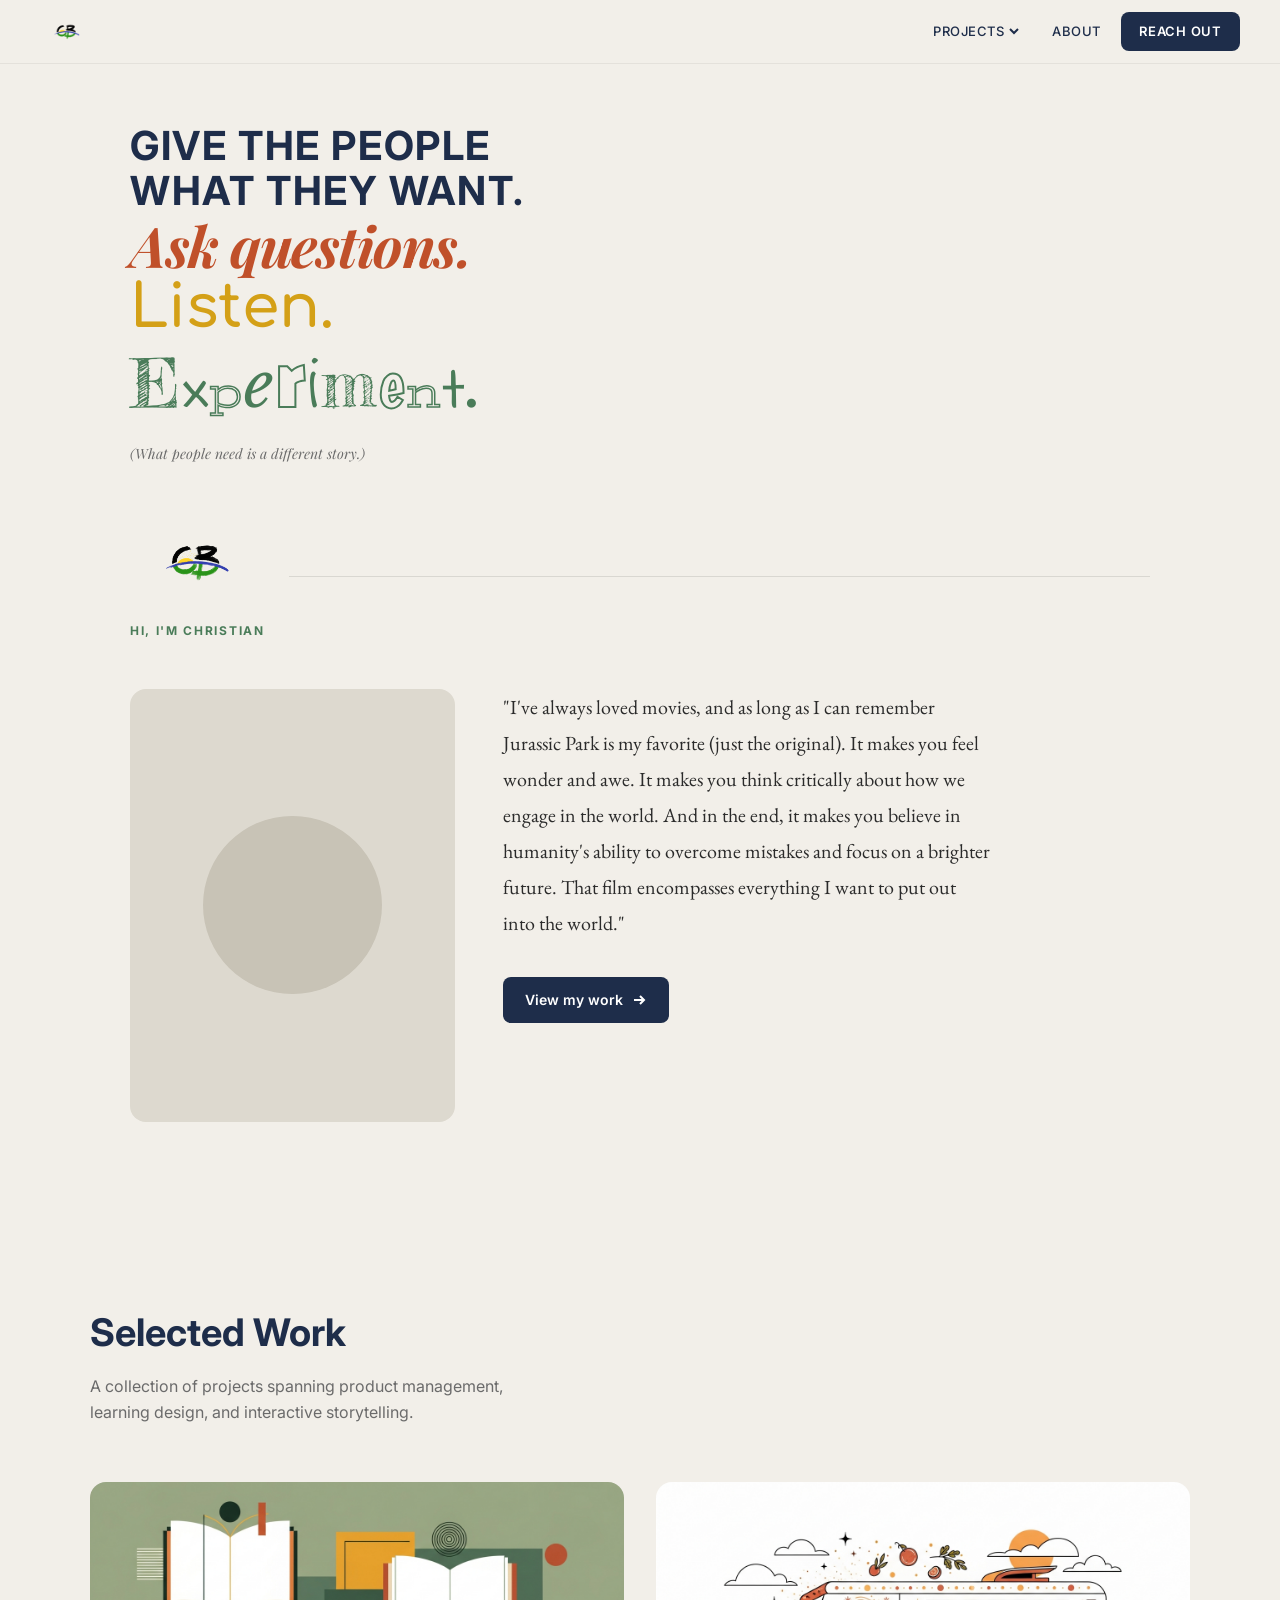
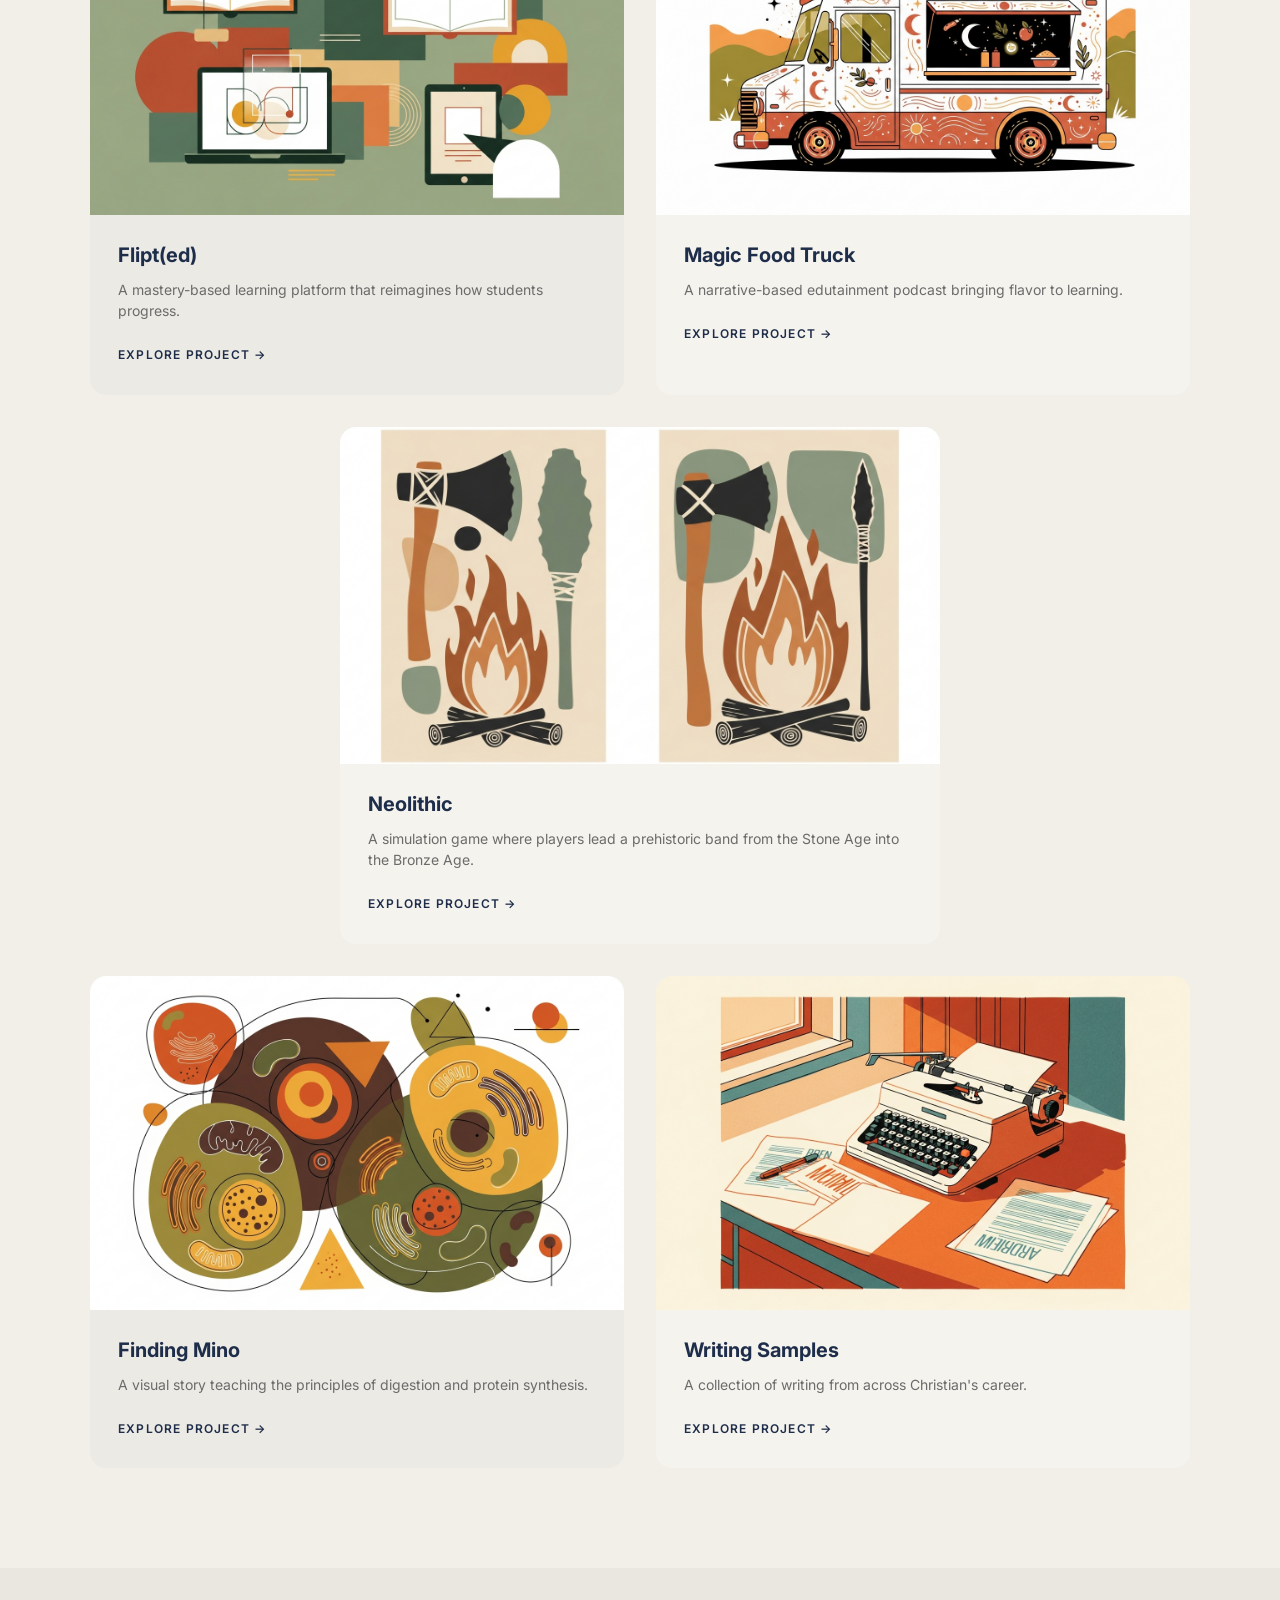
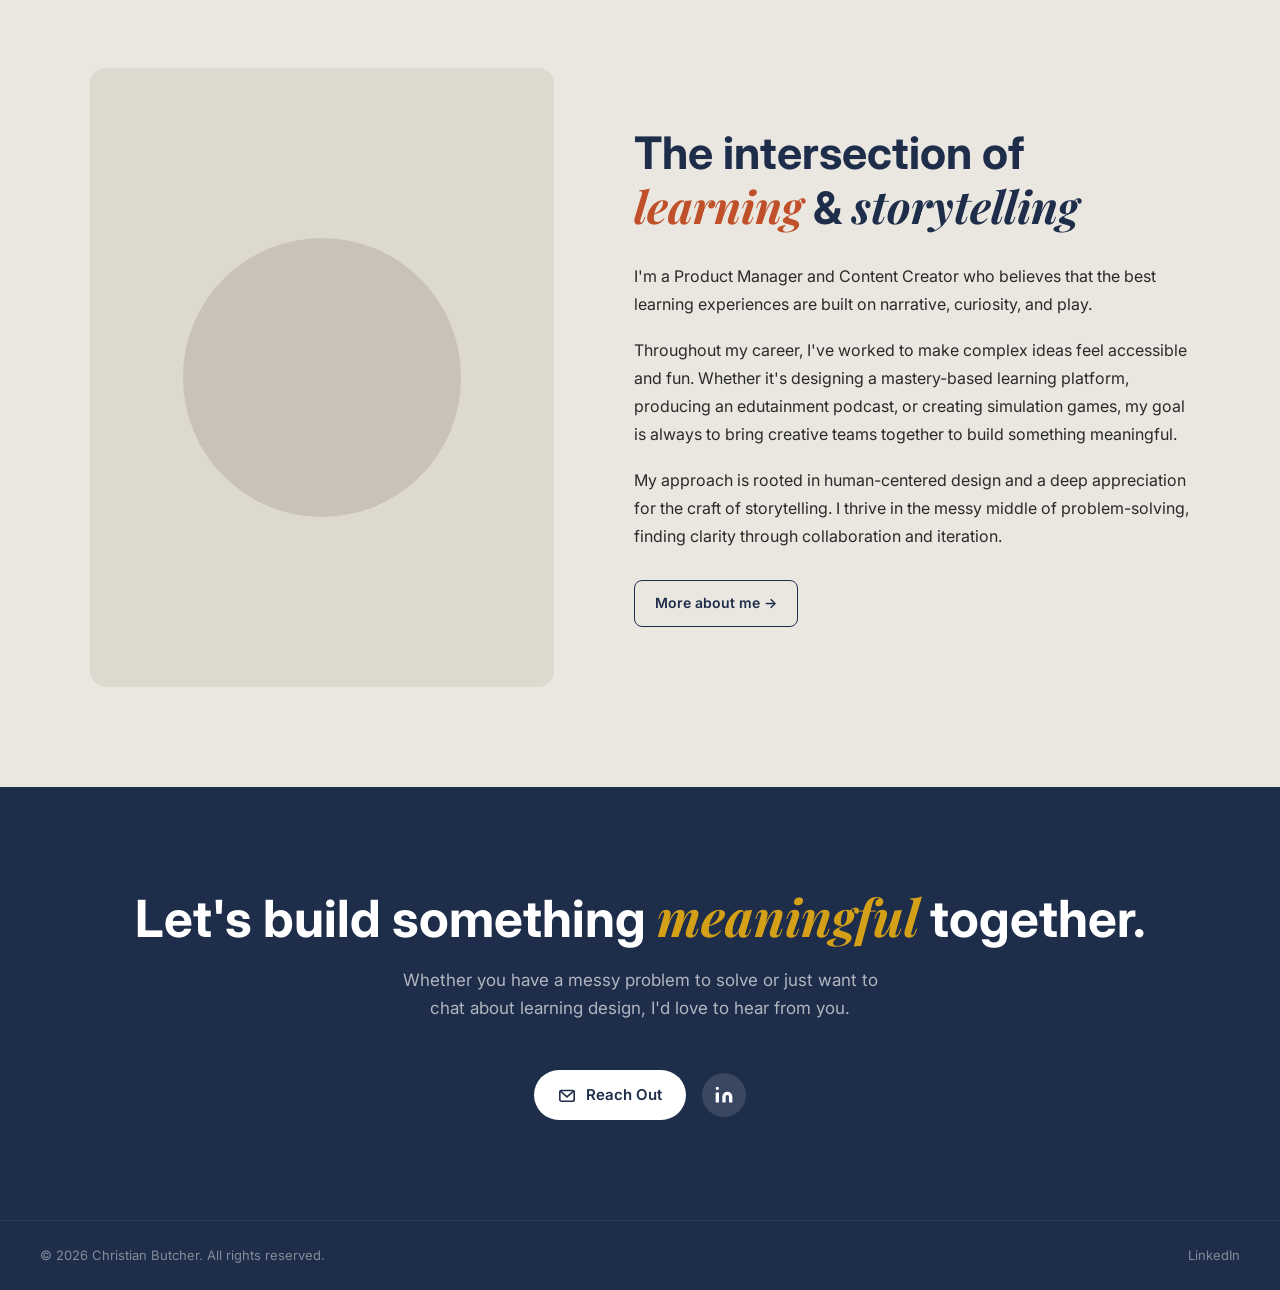
==== index.html @ 945aaa68 "Update index.html updated hero page with new header and about me sections" ====
<!DOCTYPE html>
<html lang="en">
<head>
  <meta charset="UTF-8" />
  <meta name="viewport" content="width=device-width, initial-scale=1.0" />
  <title>Christian Butcher Portfolio</title>
  <meta name="description" content="Christian Butcher — Product Manager and Content Creator bridging learning design and interactive storytelling." />
  <link rel="preconnect" href="https://fonts.googleapis.com">
  <link rel="preconnect" href="https://fonts.gstatic.com" crossorigin>
  <link href="https://fonts.googleapis.com/css2?family=Inter:wght@400;500;600;700&family=Playfair+Display:ital,wght@0,700;1,700&family=EB+Garamond:wght@400;500&family=Fredericka+the+Great&family=Architects+Daughter&family=Stint+Ultra+Expanded&family=Libre+Baskerville:ital@1&family=Black+Han+Sans&family=Loved+by+the+King&family=Boogaloo&family=Comfortaa:wght@600&display=swap" rel="stylesheet">

  <style>
    /* ============================================================
       TOKENS — edit colors, fonts, and spacing here
    ============================================================ */
    :root {
      --color-bg:        #F2EFE9;   /* warm off-white background */
      --color-navy:      #1E2D4A;   /* dark navy — headings, nav, footer bg */
      --color-rust:      #C0502A;   /* rust/terracotta — italic accent phrases */
      --color-gold:      #D4A017;   /* gold/amber — "easier to understand" accent */
      --color-green:     #4A7C59;   /* muted green — "HI, I'M CHRISTIAN" label */
      --color-text:      #2A2A2A;   /* near-black body text */
      --color-muted:     #6B6B6B;   /* secondary/subtitle text */
      --color-card-bg:   #ECEAE4;   /* project card background */
      --color-card-bg2:  #F5F3EE;   /* alternate card background */

      --font-body:       'Inter', sans-serif;
      --font-display:    'Playfair Display', serif;

      --max-width:       1100px;
      --nav-height:      64px;
    }

    /* ============================================================
       RESET
    ============================================================ */
    *, *::before, *::after { box-sizing: border-box; margin: 0; padding: 0; }
    html { scroll-behavior: smooth; }
    body {
      font-family: var(--font-body);
      background: var(--color-bg);
      color: var(--color-text);
      line-height: 1.6;
    }
    a { color: inherit; text-decoration: none; }
    img { display: block; max-width: 100%; }

    /* ============================================================
       NAV
    ============================================================ */
    nav {
      position: fixed;
      top: 0; left: 0; right: 0;
      height: var(--nav-height);
      background: var(--color-bg);
      display: flex;
      align-items: center;
      justify-content: space-between;
      padding: 0 40px;
      z-index: 100;
      border-bottom: 1px solid rgba(0,0,0,0.06);
    }

    .nav-logo {
      font-family: var(--font-body);
      font-weight: 700;
      font-size: 18px;
      color: var(--color-navy);
      letter-spacing: -0.5px;
    }
    /* Replace the text logo with your initials or an SVG if you have one */

    .nav-links {
      display: flex;
      align-items: center;
      gap: 8px;
    }

    .nav-links a {
      font-size: 13px;
      font-weight: 500;
      letter-spacing: 0.04em;
      text-transform: uppercase;
      color: var(--color-navy);
      padding: 6px 12px;
      border-radius: 6px;
      transition: background 0.15s;
    }
    .nav-links a:hover { background: rgba(0,0,0,0.06); }

    /* Projects dropdown */
    .nav-dropdown { position: relative; }

    .nav-dropdown-toggle {
      font-size: 13px;
      font-weight: 500;
      letter-spacing: 0.04em;
      text-transform: uppercase;
      color: var(--color-navy);
      padding: 6px 12px;
      border-radius: 6px;
      background: none;
      border: none;
      cursor: pointer;
      display: flex;
      align-items: center;
      gap: 4px;
      font-family: var(--font-body);
      transition: background 0.15s;
    }
    .nav-dropdown-toggle:hover,
    .nav-dropdown.open .nav-dropdown-toggle { background: rgba(0,0,0,0.06); }

    .nav-dropdown-toggle svg {
      width: 12px; height: 12px;
      transition: transform 0.2s;
    }
    .nav-dropdown.open .nav-dropdown-toggle svg { transform: rotate(180deg); }

    .nav-dropdown-menu {
      display: none;
      position: absolute;
      top: calc(100% + 8px);
      left: 0;
      background: white;
      border-radius: 10px;
      box-shadow: 0 4px 24px rgba(0,0,0,0.12);
      min-width: 200px;
      padding: 8px 0;
      z-index: 200;
    }
    .nav-dropdown.open .nav-dropdown-menu { display: block; }

    .nav-dropdown-menu a {
      display: block;
      padding: 10px 20px;
      font-size: 15px;
      font-weight: 400;
      text-transform: none;
      letter-spacing: 0;
      color: var(--color-navy);
      border-radius: 0;
      transition: background 0.12s;
    }
    .nav-dropdown-menu a:hover { background: #F5F3EE; }

    .btn-reach-out {
      background: var(--color-navy);
      color: white !important;
      padding: 9px 18px !important;
      border-radius: 8px !important;
      font-size: 13px !important;
      font-weight: 600 !important;
      text-transform: uppercase !important;
      letter-spacing: 0.06em !important;
      transition: opacity 0.15s !important;
    }
    .btn-reach-out:hover { opacity: 0.85 !important; background: var(--color-navy) !important; }

    /* ============================================================
       HERO
    ============================================================ */
    .hero {
      min-height: 100vh;
      display: flex;
      flex-direction: column;
      justify-content: center;
      padding: calc(var(--nav-height) + 60px) 40px 80px;
      max-width: var(--max-width);
      margin: 0 auto;
    }

    .hero-eyebrow {
      font-size: 12px;
      font-weight: 600;
      letter-spacing: 0.14em;
      text-transform: uppercase;
      color: var(--color-green);
      margin-bottom: 24px;
    }

    .hero-headline {
      font-family: var(--font-body);
      font-weight: 700;
      font-size: clamp(40px, 5.5vw, 72px);
      line-height: 1.12;
      color: var(--color-navy);
      max-width: 700px;
      margin-bottom: 40px;
    }

    .hero-headline .accent-rust {
      font-family: var(--font-display);
      font-style: italic;
      font-weight: 700;
      color: var(--color-rust);
    }

    .hero-headline .accent-gold {
      color: var(--color-gold);
    }

    .btn-primary {
      display: inline-flex;
      align-items: center;
      gap: 8px;
      background: var(--color-navy);
      color: white;
      font-family: var(--font-body);
      font-size: 14px;
      font-weight: 600;
      padding: 12px 22px;
      border-radius: 8px;
      transition: opacity 0.15s;
    }
    .btn-primary:hover { opacity: 0.82; }
    .btn-primary svg { width: 16px; height: 16px; }

    /* ============================================================
       SELECTED WORK
    ============================================================ */
    .section { padding: 100px 40px; }

    .container {
      max-width: var(--max-width);
      margin: 0 auto;
    }

    .section-eyebrow {
      font-size: 13px;
      font-weight: 600;
      letter-spacing: 0.1em;
      text-transform: uppercase;
      color: var(--color-muted);
      margin-bottom: 10px;
    }

    .section-title {
      font-family: var(--font-body);
      font-weight: 700;
      font-size: clamp(28px, 3vw, 38px);
      color: var(--color-navy);
      margin-bottom: 12px;
    }

    .section-subtitle {
      font-size: 16px;
      color: var(--color-muted);
      max-width: 440px;
      margin-bottom: 56px;
      line-height: 1.6;
    }

    /* Project grid */
    .projects-grid {
      display: grid;
      grid-template-columns: repeat(2, 1fr);
      gap: 32px;
    }

    /* Wide card spans both columns */
    .project-card.wide {
      grid-column: 1 / -1;
      max-width: 600px;
      margin: 0 auto;
      width: 100%;
    }

    .project-card {
      border-radius: 16px;
      overflow: hidden;
      background: var(--color-card-bg);
    }
    .project-card.light { background: var(--color-card-bg2); }

    .project-card-image {
      width: 100%;
      aspect-ratio: 16 / 10;
      overflow: hidden;
      background: var(--color-card-bg);
      display: flex;
      align-items: center;
      justify-content: center;
    }

    .project-card.wide .project-card-image {
      aspect-ratio: 16 / 9;
    }

    .project-card-image img {
      width: 100%;
      height: 100%;
      object-fit: cover;
    }

    .project-card-body {
      padding: 24px 28px 28px;
    }

    .project-card-title {
      font-size: 20px;
      font-weight: 700;
      color: var(--color-navy);
      margin-bottom: 8px;
    }

    .project-card-desc {
      font-size: 14px;
      color: var(--color-muted);
      margin-bottom: 20px;
      line-height: 1.5;
    }

    .project-link {
      font-size: 12px;
      font-weight: 600;
      letter-spacing: 0.1em;
      text-transform: uppercase;
      color: var(--color-navy);
      display: inline-flex;
      align-items: center;
      gap: 6px;
      transition: gap 0.15s;
    }
    .project-link:hover { gap: 10px; }

    /* ============================================================
       ABOUT
    ============================================================ */
    .about-section {
      background: #EAE7E0;
      padding: 100px 40px;
    }

    .about-inner {
      max-width: var(--max-width);
      margin: 0 auto;
      display: grid;
      grid-template-columns: 1fr 1.2fr;
      gap: 80px;
      align-items: center;
    }

    .about-photo-wrap {
      background: #DDD9CF;
      border-radius: 16px;
      aspect-ratio: 3 / 4;
      overflow: hidden;
      display: flex;
      align-items: center;
      justify-content: center;
    }

    /* Replace the placeholder below with an <img> tag once you have a photo */
    .about-photo-placeholder {
      width: 60%;
      aspect-ratio: 1;
      background: #C8C3B6;
      border-radius: 50%;
    }

    .about-photo-wrap img {
      width: 100%;
      height: 100%;
      object-fit: cover;
    }

    .about-headline {
      font-family: var(--font-body);
      font-weight: 700;
      font-size: clamp(30px, 3.5vw, 46px);
      color: var(--color-navy);
      line-height: 1.15;
      margin-bottom: 28px;
    }

    .about-headline .accent-rust {
      font-family: var(--font-display);
      font-style: italic;
      color: var(--color-rust);
    }

    .about-headline .accent-green {
      color: var(--color-green);
    }

    .about-headline .accent-navy {
      font-family: var(--font-display);
      font-style: italic;
      color: var(--color-navy);
    }

    .about-body p {
      font-size: 16px;
      color: var(--color-text);
      line-height: 1.75;
      margin-bottom: 18px;
    }

    .btn-secondary {
      display: inline-flex;
      align-items: center;
      gap: 8px;
      background: transparent;
      color: var(--color-navy);
      font-family: var(--font-body);
      font-size: 14px;
      font-weight: 600;
      padding: 11px 20px;
      border-radius: 8px;
      border: 1.5px solid var(--color-navy);
      margin-top: 12px;
      transition: background 0.15s, color 0.15s;
    }
    .btn-secondary:hover {
      background: var(--color-navy);
      color: white;
    }

    /* ============================================================
       CONTACT / CTA
    ============================================================ */
    .cta-section {
      background: var(--color-navy);
      padding: 100px 40px;
      text-align: center;
    }

    .cta-headline {
      font-family: var(--font-body);
      font-weight: 700;
      font-size: clamp(32px, 4vw, 56px);
      color: white;
      line-height: 1.15;
      margin-bottom: 20px;
    }

    .cta-headline .accent-gold {
      font-family: var(--font-display);
      font-style: italic;
      color: var(--color-gold);
    }

    .cta-sub {
      font-size: 17px;
      color: rgba(255,255,255,0.65);
      max-width: 500px;
      margin: 0 auto 48px;
      line-height: 1.6;
    }

    .cta-actions {
      display: flex;
      align-items: center;
      justify-content: center;
      gap: 16px;
      flex-wrap: wrap;
    }

    .btn-cta {
      display: inline-flex;
      align-items: center;
      gap: 10px;
      background: white;
      color: var(--color-navy);
      font-size: 15px;
      font-weight: 600;
      padding: 13px 24px;
      border-radius: 30px;
      transition: opacity 0.15s;
    }
    .btn-cta:hover { opacity: 0.88; }

    .social-icon {
      width: 44px; height: 44px;
      border-radius: 50%;
      background: rgba(255,255,255,0.12);
      display: flex;
      align-items: center;
      justify-content: center;
      color: white;
      transition: background 0.15s;
    }
    .social-icon:hover { background: rgba(255,255,255,0.22); }
    .social-icon svg { width: 20px; height: 20px; }

    /* ============================================================
       FOOTER
    ============================================================ */
    footer {
      background: var(--color-navy);
      border-top: 1px solid rgba(255,255,255,0.08);
      padding: 24px 40px;
      display: flex;
      align-items: center;
      justify-content: space-between;
    }

    .footer-copy {
      font-size: 13px;
      color: rgba(255,255,255,0.45);
    }

    .footer-links {
      display: flex;
      gap: 24px;
    }

    .footer-links a {
      font-size: 13px;
      color: rgba(255,255,255,0.45);
      transition: color 0.15s;
    }
    .footer-links a:hover { color: white; }

    /* ============================================================
       RESPONSIVE
    ============================================================ */
    @media (max-width: 768px) {
      nav { padding: 0 20px; }
      .hero { padding: calc(var(--nav-height) + 40px) 20px 60px; }
      .section { padding: 70px 20px; }
      .about-section { padding: 70px 20px; }
      .cta-section { padding: 70px 20px; }
      footer { padding: 20px; flex-direction: column; gap: 12px; text-align: center; }

      .projects-grid { grid-template-columns: 1fr; }
      .project-card.wide { grid-column: auto; max-width: 100%; }

      .about-inner { grid-template-columns: 1fr; gap: 40px; }
      .about-photo-wrap { max-width: 280px; margin: 0 auto; }

      .nav-links a:not(.btn-reach-out) { display: none; }
    }

    @media (prefers-reduced-motion: reduce) {
      * { transition: none !important; }
    }
  </style>
</head>
<body>

  <!-- ============================================================
       NAV
  ============================================================ -->
  <nav>
    <a href="#" class="nav-logo">
      <img src="assets/CB_Logo_(1)_1778781521551-DI4tMfjY.png" alt="CB" style="height: 40px; width: auto;" />
    </a>

    <div class="nav-links">
      <div class="nav-dropdown" id="projectsDropdown">
        <button class="nav-dropdown-toggle" onclick="toggleDropdown()" aria-expanded="false" aria-haspopup="true">
          Projects
          <svg viewBox="0 0 12 12" fill="none" stroke="currentColor" stroke-width="2">
            <polyline points="2,4 6,8 10,4"/>
          </svg>
        </button>
        <div class="nav-dropdown-menu">
          <!-- UPDATE: Replace # with the actual URL for each project page when ready -->
          <a href="flipted.html">Flipt(ed)</a>
          <a href="#">Magic Food Truck</a>
          <a href="#">Neolithic</a>
          <a href="#">Finding Mino</a>
          <a href="#">Writing Samples</a>
        </div>
      </div>

      <a href="#about">About</a>
      <a href="#contact" class="btn-reach-out">Reach Out</a>
    </div>
  </nav>


  <!-- ============================================================
       HERO
  ============================================================ -->
  <section class="hero">
    <div style="max-width: 700px;">
      <div style="font-size: 40px; line-height: 1.12; font-weight: 700; color: var(--color-navy); letter-spacing: 0.04em; text-transform: uppercase;">Give the people<br>what they want.</div>
      <div style="font-size: 56px; line-height: 1.1; color: var(--color-rust); font-family: 'Playfair Display', serif; font-style: italic; font-weight: 700; letter-spacing: -1.5px;">Ask questions.</div>
      <div style="font-size: 60px; line-height: 1.1; color: var(--color-gold); font-weight: 600; font-family: 'Comfortaa', cursive;">Listen.</div>
      <div style="display: flex; align-items: baseline; gap: 2px;">
        <span style="font-family:'Fredericka the Great',serif; font-size:66px; color:var(--color-green); line-height:1.1;">E</span>
        <span style="font-family:'Architects Daughter',cursive; font-size:56px; color:var(--color-green); line-height:1.1;">x</span>
        <span style="font-family:'Stint Ultra Expanded',serif; font-size:44px; color:transparent; -webkit-text-stroke:1.5px var(--color-green); line-height:1.1;">p</span>
        <span style="font-family:'Libre Baskerville',serif; font-style:italic; font-size:64px; color:var(--color-green); line-height:1.1;">e</span>
        <span style="font-family:'Black Han Sans',sans-serif; font-size:68px; color:transparent; -webkit-text-stroke:2px var(--color-green); line-height:1.1;">r</span>
        <span style="font-family:'Loved by the King',cursive; font-size:78px; color:var(--color-green); line-height:1.1;">i</span>
        <span style="font-family:'Fredericka the Great',serif; font-size:66px; color:var(--color-green); line-height:1.1;">m</span>
        <span style="font-family:'Boogaloo',cursive; font-size:70px; color:transparent; -webkit-text-stroke:2px var(--color-green); line-height:1.1;">e</span>
        <span style="font-family:'Stint Ultra Expanded',serif; font-size:44px; color:transparent; -webkit-text-stroke:1.5px var(--color-green); line-height:1.1;">n</span>
        <span style="font-family:'Architects Daughter',cursive; font-size:56px; color:var(--color-green); line-height:1.1;">t</span>
        <span style="font-family:'Libre Baskerville',serif; font-style:italic; font-size:64px; color:var(--color-green); line-height:1.1;">.</span>
      </div>
      <div style="font-size: 14px; font-style: italic; color: var(--color-muted); font-family: 'Playfair Display', serif; margin-top: 16px; margin-bottom: 48px;">(What people need is a different story.)</div>
    </div>

    <!-- Logo + Hi I'm Christian -->
    <div style="display: flex; align-items: center; gap: 24px; margin-bottom: 48px;">
      <div style="display: flex; flex-direction: column; align-items: flex-start; gap: 8px;">
        <img src="assets/CB_Logo_(1)_1778781521551-DI4tMfjY.png" alt="CB Logo" style="height: 100px; width: auto;" />
        <p style="font-size: 12px; font-weight: 700; letter-spacing: 0.14em; text-transform: uppercase; color: var(--color-green); margin: 0;">Hi, I'm Christian</p>
      </div>
      <div style="flex: 1; height: 1px; background: rgba(0,0,0,0.1);"></div>
    </div>

    <!-- About me -->
    <div style="display: grid; grid-template-columns: 1fr 1.5fr; gap: 48px; align-items: start; max-width: 860px;">
      <div style="background: #DDD9CF; border-radius: 16px; aspect-ratio: 3/4; overflow: hidden; display: flex; align-items: center; justify-content: center;">
        <!-- UPDATE: Replace the div below with <img src="assets/your-photo.jpg" alt="Christian Butcher" style="width:100%;height:100%;object-fit:cover;" /> when you have a photo -->
        <div style="width: 55%; aspect-ratio: 1; background: #C8C3B6; border-radius: 50%;"></div>
      </div>
      <div>
        <p style="font-family: 'EB Garamond', Georgia, serif; font-style: normal; font-size: 20px; line-height: 1.8; color: var(--color-text); margin-bottom: 36px;">"I've always loved movies, and as long as I can remember Jurassic Park is my favorite (just the original). It makes you feel wonder and awe. It makes you think critically about how we engage in the world. And in the end, it makes you believe in humanity's ability to overcome mistakes and focus on a brighter future. That film encompasses everything I want to put out into the world."</p>
        <a href="#work" class="btn-primary">
          View my work
          <svg viewBox="0 0 16 16" fill="none" stroke="currentColor" stroke-width="2" style="width:16px;height:16px;">
            <path d="M3 8h10M9 4l4 4-4 4"/>
          </svg>
        </a>
      </div>
    </div>
  </section>


  <!-- ============================================================
       SELECTED WORK
  ============================================================ -->
  <section class="section" id="work">
    <div class="container">
      <h2 class="section-title">Selected Work</h2>
      <p class="section-subtitle">A collection of projects spanning product management, learning design, and interactive storytelling.</p>

      <div class="projects-grid">

        <!-- Card 1: Flipt(ed) -->
        <div class="project-card">
          <div class="project-card-image">
            <img src="images/flipted.png" alt="Flipt(ed) project illustration" />
          </div>
          <div class="project-card-body">
            <h3 class="project-card-title">Flipt(ed)</h3>
            <p class="project-card-desc">A mastery-based learning platform that reimagines how students progress.</p>
            <!-- UPDATE: Replace # with the actual project page URL -->
            <a href="flipted.html" class="project-link">Explore Project &rarr;</a>
          </div>
        </div>

        <!-- Card 2: Magic Food Truck -->
        <div class="project-card light">
          <div class="project-card-image">
            <img src="images/food-truck.png" alt="Magic Food Truck project illustration" />
          </div>
          <div class="project-card-body">
            <h3 class="project-card-title">Magic Food Truck</h3>
            <p class="project-card-desc">A narrative-based edutainment podcast bringing flavor to learning.</p>
            <a href="#" class="project-link">Explore Project &rarr;</a>
          </div>
        </div>

        <!-- Card 3: Neolithic (wide, centered) -->
        <div class="project-card wide light">
          <div class="project-card-image">
            <img src="images/neolithic.png" alt="Neolithic illustration" />
          </div>
          <div class="project-card-body">
            <h3 class="project-card-title">Neolithic</h3>
            <p class="project-card-desc">A simulation game where players lead a prehistoric band from the Stone Age into the Bronze Age.</p>
            <a href="#" class="project-link">Explore Project &rarr;</a>
          </div>
        </div>

        <!-- Card 4: Finding Mino -->
        <div class="project-card">
          <div class="project-card-image">
            <img src="images/mino.png" alt="Finding Mino project illustration" />
          </div>
          <div class="project-card-body">
            <h3 class="project-card-title">Finding Mino</h3>
            <p class="project-card-desc">A visual story teaching the principles of digestion and protein synthesis.</p>
            <a href="#" class="project-link">Explore Project &rarr;</a>
          </div>
        </div>

        <!-- Card 5: Writing Samples -->
        <div class="project-card light">
          <div class="project-card-image">
            <img src="images/writing.png" alt="Writing Samples illustration" />
          </div>
          <div class="project-card-body">
            <h3 class="project-card-title">Writing Samples</h3>
            <p class="project-card-desc">A collection of writing from across Christian's career.</p>
            <a href="#" class="project-link">Explore Project &rarr;</a>
          </div>
        </div>

      </div>
    </div>
  </section>


  <!-- ============================================================
       ABOUT
  ============================================================ -->
  <section class="about-section" id="about">
    <div class="about-inner">

      <div class="about-photo-wrap">
        <!-- UPDATE: Replace the placeholder div below with:
             <img src="assets/christian-photo.jpg" alt="Christian Butcher" />
             once you have a photo ready. -->
        <div class="about-photo-placeholder"></div>
      </div>

      <div class="about-body">
        <h2 class="about-headline">
          The intersection of <span class="accent-rust">learning</span> &amp; <span class="accent-navy">storytelling</span>
        </h2>
        <p>I'm a Product Manager and Content Creator who believes that the best learning experiences are built on narrative, curiosity, and play.</p>
        <p>Throughout my career, I've worked to make complex ideas feel accessible and fun. Whether it's designing a mastery-based learning platform, producing an edutainment podcast, or creating simulation games, my goal is always to bring creative teams together to build something meaningful.</p>
        <p>My approach is rooted in human-centered design and a deep appreciation for the craft of storytelling. I thrive in the messy middle of problem-solving, finding clarity through collaboration and iteration.</p>
        <!-- UPDATE: Link this to a full About page or your LinkedIn if you prefer -->
        <a href="https://www.linkedin.com/in/christianbutcher/" target="_blank" rel="noopener" class="btn-secondary">
          More about me &rarr;
        </a>
      </div>

    </div>
  </section>


  <!-- ============================================================
       CONTACT / CTA
  ============================================================ -->
  <section class="cta-section" id="contact">
    <h2 class="cta-headline">Let's build something <span class="accent-gold">meaningful</span> together.</h2>
    <p class="cta-sub">Whether you have a messy problem to solve or just want to chat about learning design, I'd love to hear from you.</p>

    <div class="cta-actions">
      <!-- UPDATE: Replace the href with your actual email address -->
      <a href="mailto:your@email.com" class="btn-cta">
        <svg viewBox="0 0 20 20" fill="none" stroke="currentColor" stroke-width="1.8" width="18" height="18">
          <rect x="2" y="5" width="16" height="12" rx="2"/>
          <polyline points="2,5 10,12 18,5"/>
        </svg>
        Reach Out
      </a>

      <!-- LinkedIn -->
      <a href="https://www.linkedin.com/in/christianbutcher/" target="_blank" rel="noopener" class="social-icon" aria-label="LinkedIn">
        <svg viewBox="0 0 24 24" fill="currentColor">
          <path d="M16 8a6 6 0 016 6v7h-4v-7a2 2 0 00-2-2 2 2 0 00-2 2v7h-4v-7a6 6 0 016-6zM2 9h4v12H2zM4 6a2 2 0 100-4 2 2 0 000 4z"/>
        </svg>
      </a>
    </div>
  </section>


  <!-- ============================================================
       FOOTER
  ============================================================ -->
  <footer>
    <p class="footer-copy">&copy; 2026 Christian Butcher. All rights reserved.</p>
    <div class="footer-links">
      <a href="https://www.linkedin.com/in/christianbutcher/" target="_blank" rel="noopener">LinkedIn</a>
      <!-- UPDATE: Add more footer links here as needed (e.g. Dribbble, ReadCV) -->
    </div>
  </footer>


  <!-- ============================================================
       SCRIPTS
  ============================================================ -->
  <script>
    // Projects dropdown toggle
    function toggleDropdown() {
      const dropdown = document.getElementById('projectsDropdown');
      const isOpen = dropdown.classList.toggle('open');
      dropdown.querySelector('.nav-dropdown-toggle').setAttribute('aria-expanded', isOpen);
    }

    // Close dropdown when clicking outside
    document.addEventListener('click', function(e) {
      const dropdown = document.getElementById('projectsDropdown');
      if (!dropdown.contains(e.target)) {
        dropdown.classList.remove('open');
        dropdown.querySelector('.nav-dropdown-toggle').setAttribute('aria-expanded', 'false');
      }
    });

    // Update footer copyright year automatically
    document.querySelectorAll('.footer-copy').forEach(el => {
      el.innerHTML = el.innerHTML.replace('2026', new Date().getFullYear());
    });
  </script>

</body>
</html>
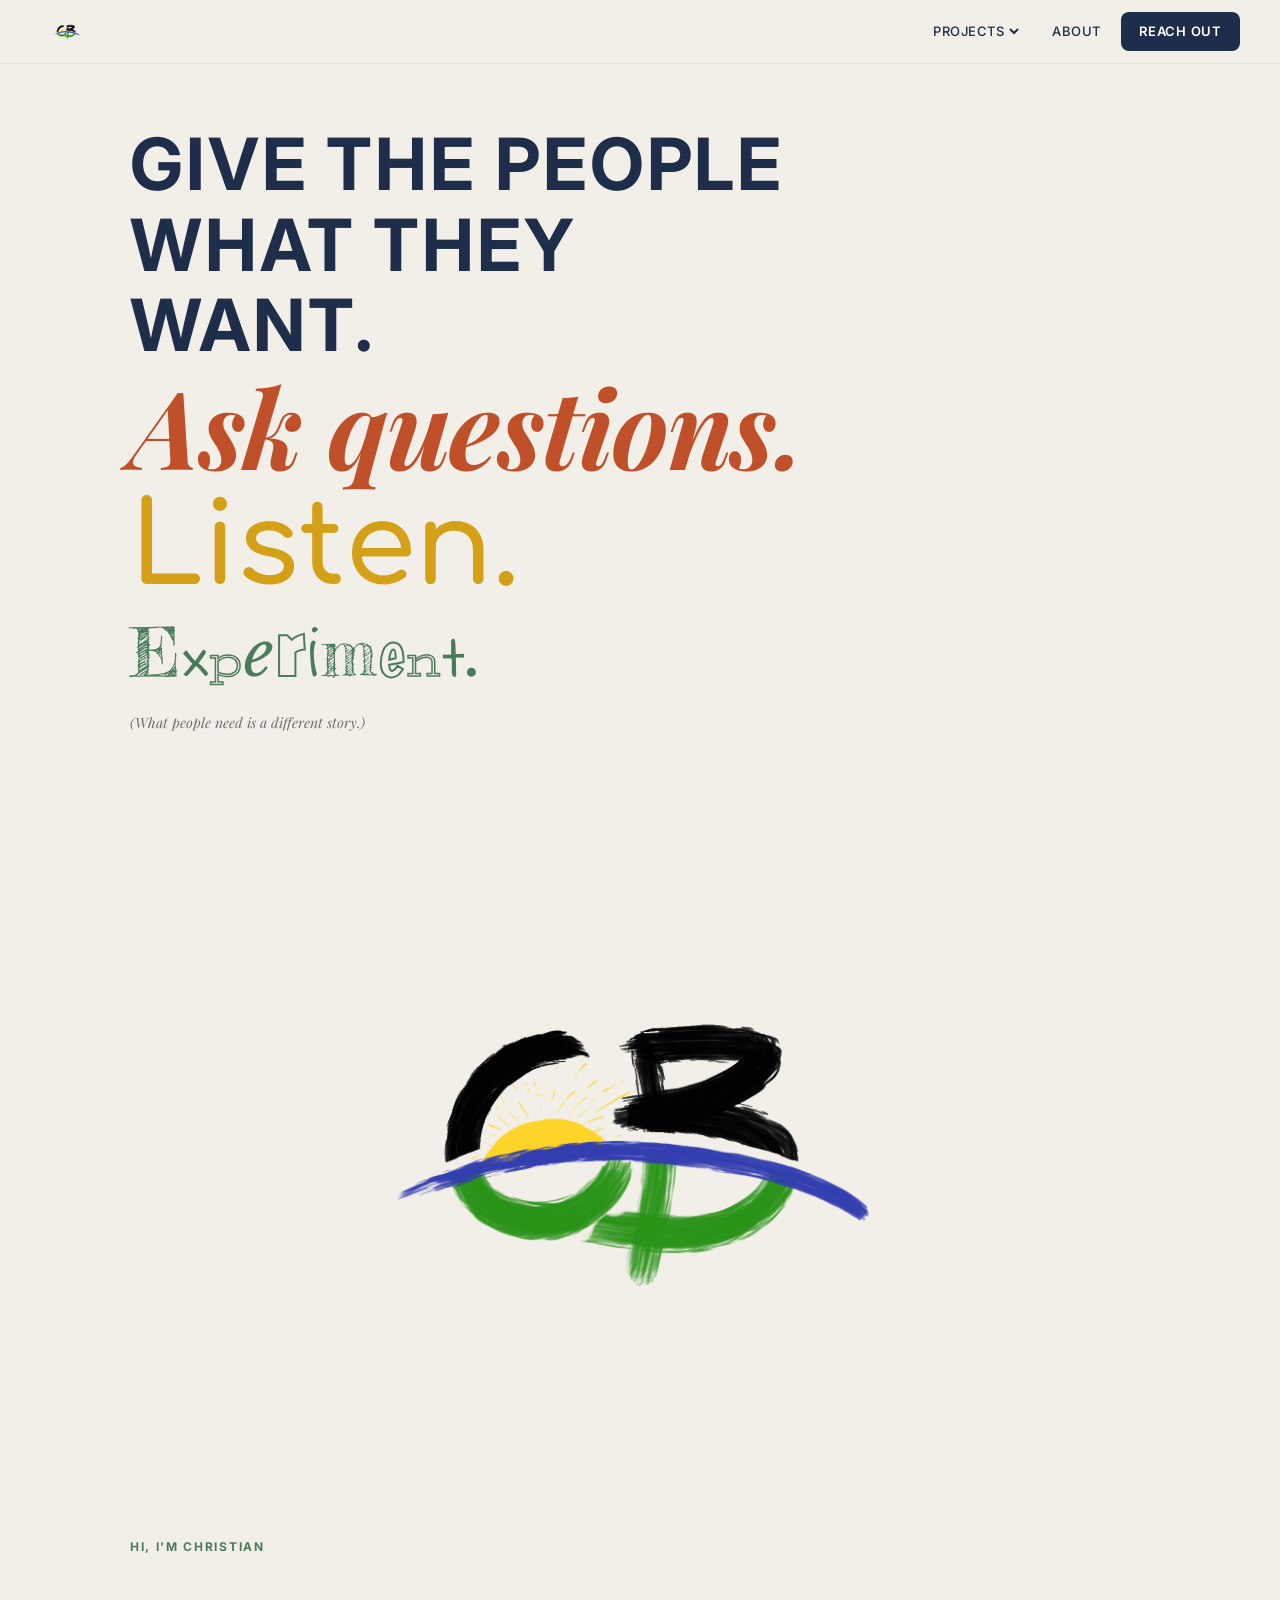
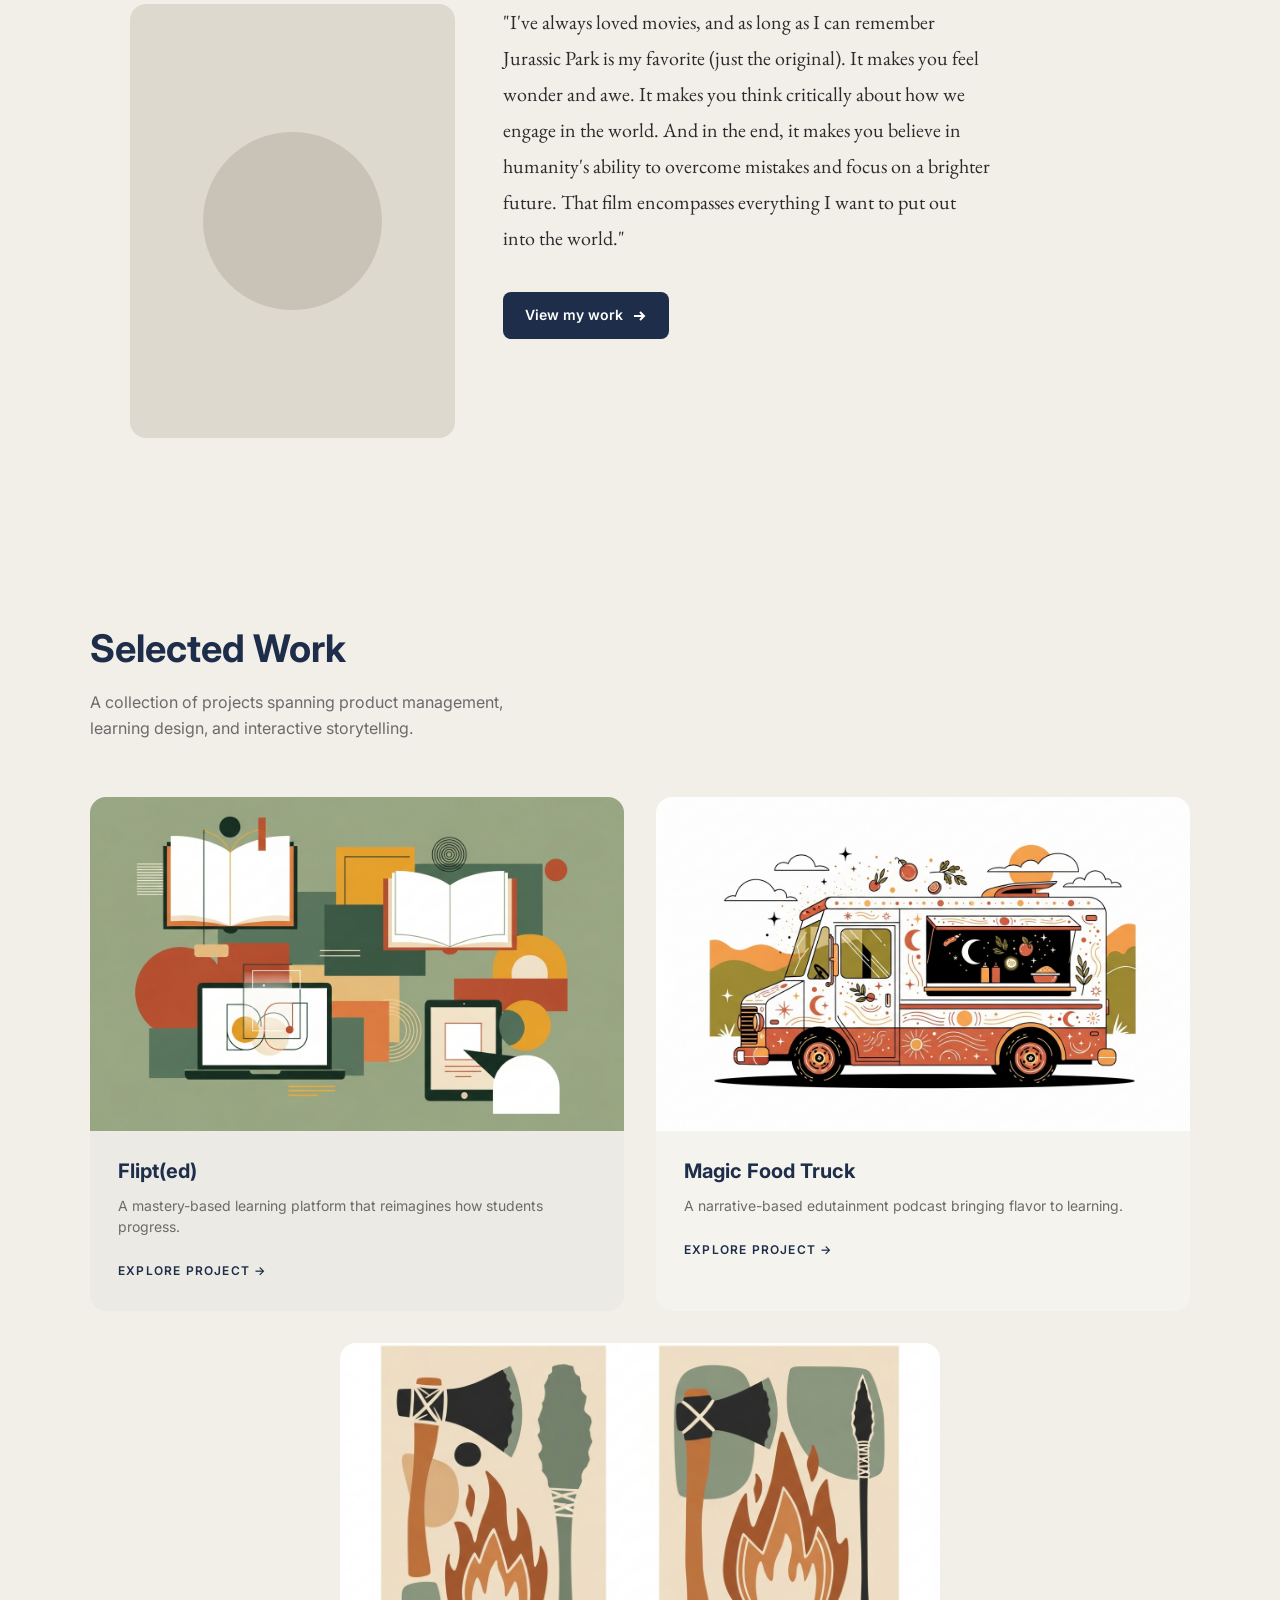
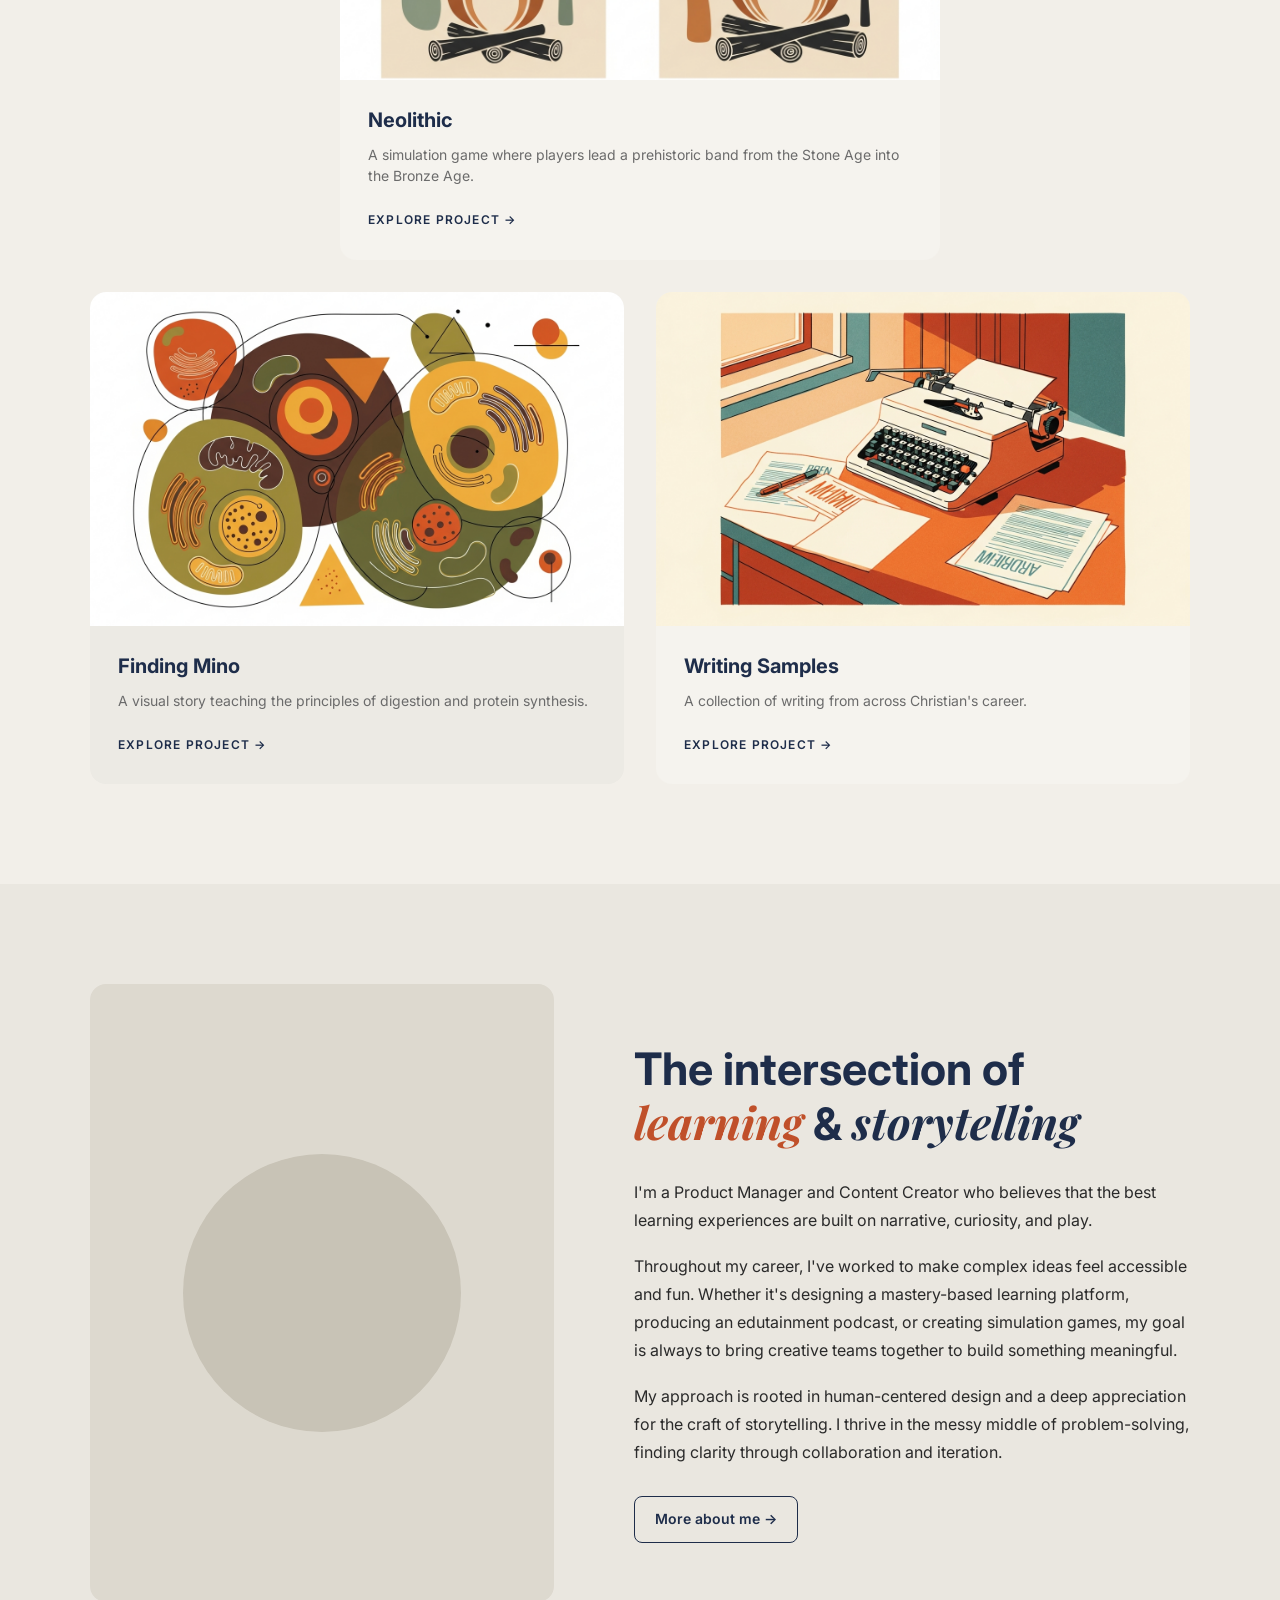
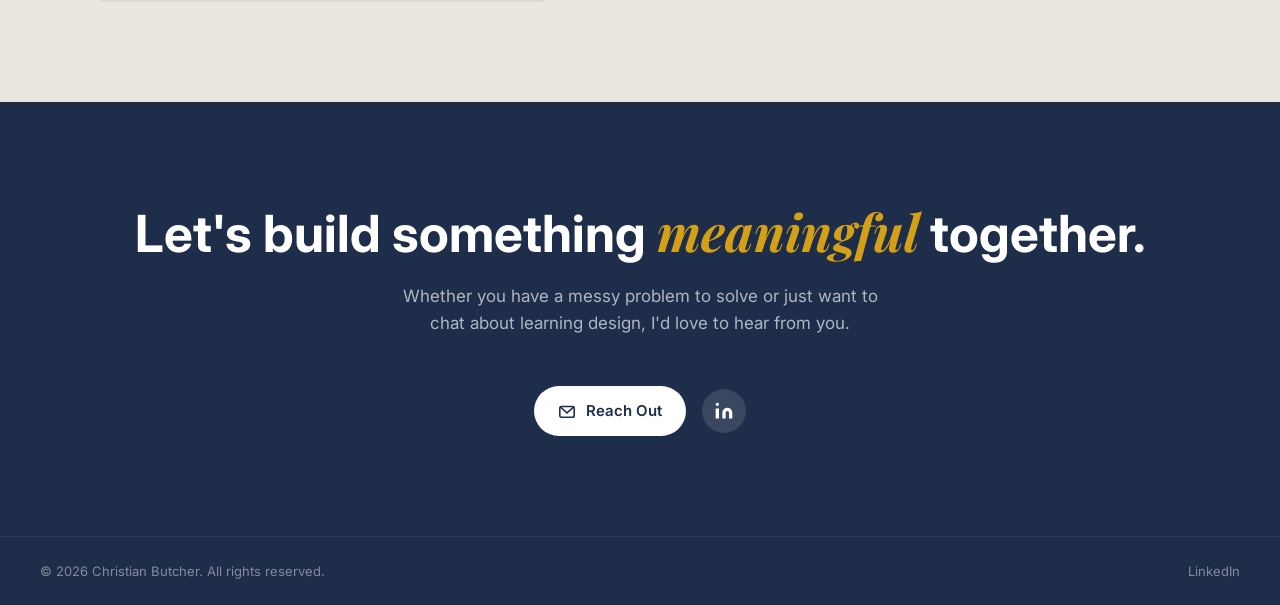
==== commit 44839dfb: "Update index.html updated text and logo size" ====
--- a/index.html
+++ b/index.html
@@ -577,9 +577,9 @@
   ============================================================ -->
   <section class="hero">
     <div style="max-width: 700px;">
-      <div style="font-size: 40px; line-height: 1.12; font-weight: 700; color: var(--color-navy); letter-spacing: 0.04em; text-transform: uppercase;">Give the people<br>what they want.</div>
-      <div style="font-size: 56px; line-height: 1.1; color: var(--color-rust); font-family: 'Playfair Display', serif; font-style: italic; font-weight: 700; letter-spacing: -1.5px;">Ask questions.</div>
-      <div style="font-size: 60px; line-height: 1.1; color: var(--color-gold); font-weight: 600; font-family: 'Comfortaa', cursive;">Listen.</div>
+      <div style="font-size: clamp(42px, 6vw, 72px); line-height: 1.12; font-weight: 700; color: var(--color-navy); letter-spacing: 0.04em; text-transform: uppercase;">Give the people<br>what they want.</div>
+      <div style="font-size: clamp(58px, 8.5vw, 108px); line-height: 1.1; color: var(--color-rust); font-family: 'Playfair Display', serif; font-style: italic; font-weight: 700; letter-spacing: -1.5px;">Ask questions.</div>
+      <div style="font-size: clamp(62px, 9vw, 114px); line-height: 1.1; color: var(--color-gold); font-weight: 600; font-family: 'Comfortaa', cursive;">Listen.</div>
       <div style="display: flex; align-items: baseline; gap: 2px;">
         <span style="font-family:'Fredericka the Great',serif; font-size:66px; color:var(--color-green); line-height:1.1;">E</span>
         <span style="font-family:'Architects Daughter',cursive; font-size:56px; color:var(--color-green); line-height:1.1;">x</span>
@@ -599,7 +599,7 @@
     <!-- Logo + Hi I'm Christian -->
     <div style="display: flex; align-items: center; gap: 24px; margin-bottom: 48px;">
       <div style="display: flex; flex-direction: column; align-items: flex-start; gap: 8px;">
-        <img src="assets/CB_Logo_(1)_1778781521551-DI4tMfjY.png" alt="CB Logo" style="height: 100px; width: auto;" />
+        <img src="assets/CB_Logo_(1)_1778781521551-DI4tMfjY.png" alt="CB Logo" style="width: 100%; max-width: 100%; height: auto; display: block;" />
         <p style="font-size: 12px; font-weight: 700; letter-spacing: 0.14em; text-transform: uppercase; color: var(--color-green); margin: 0;">Hi, I'm Christian</p>
       </div>
       <div style="flex: 1; height: 1px; background: rgba(0,0,0,0.1);"></div>
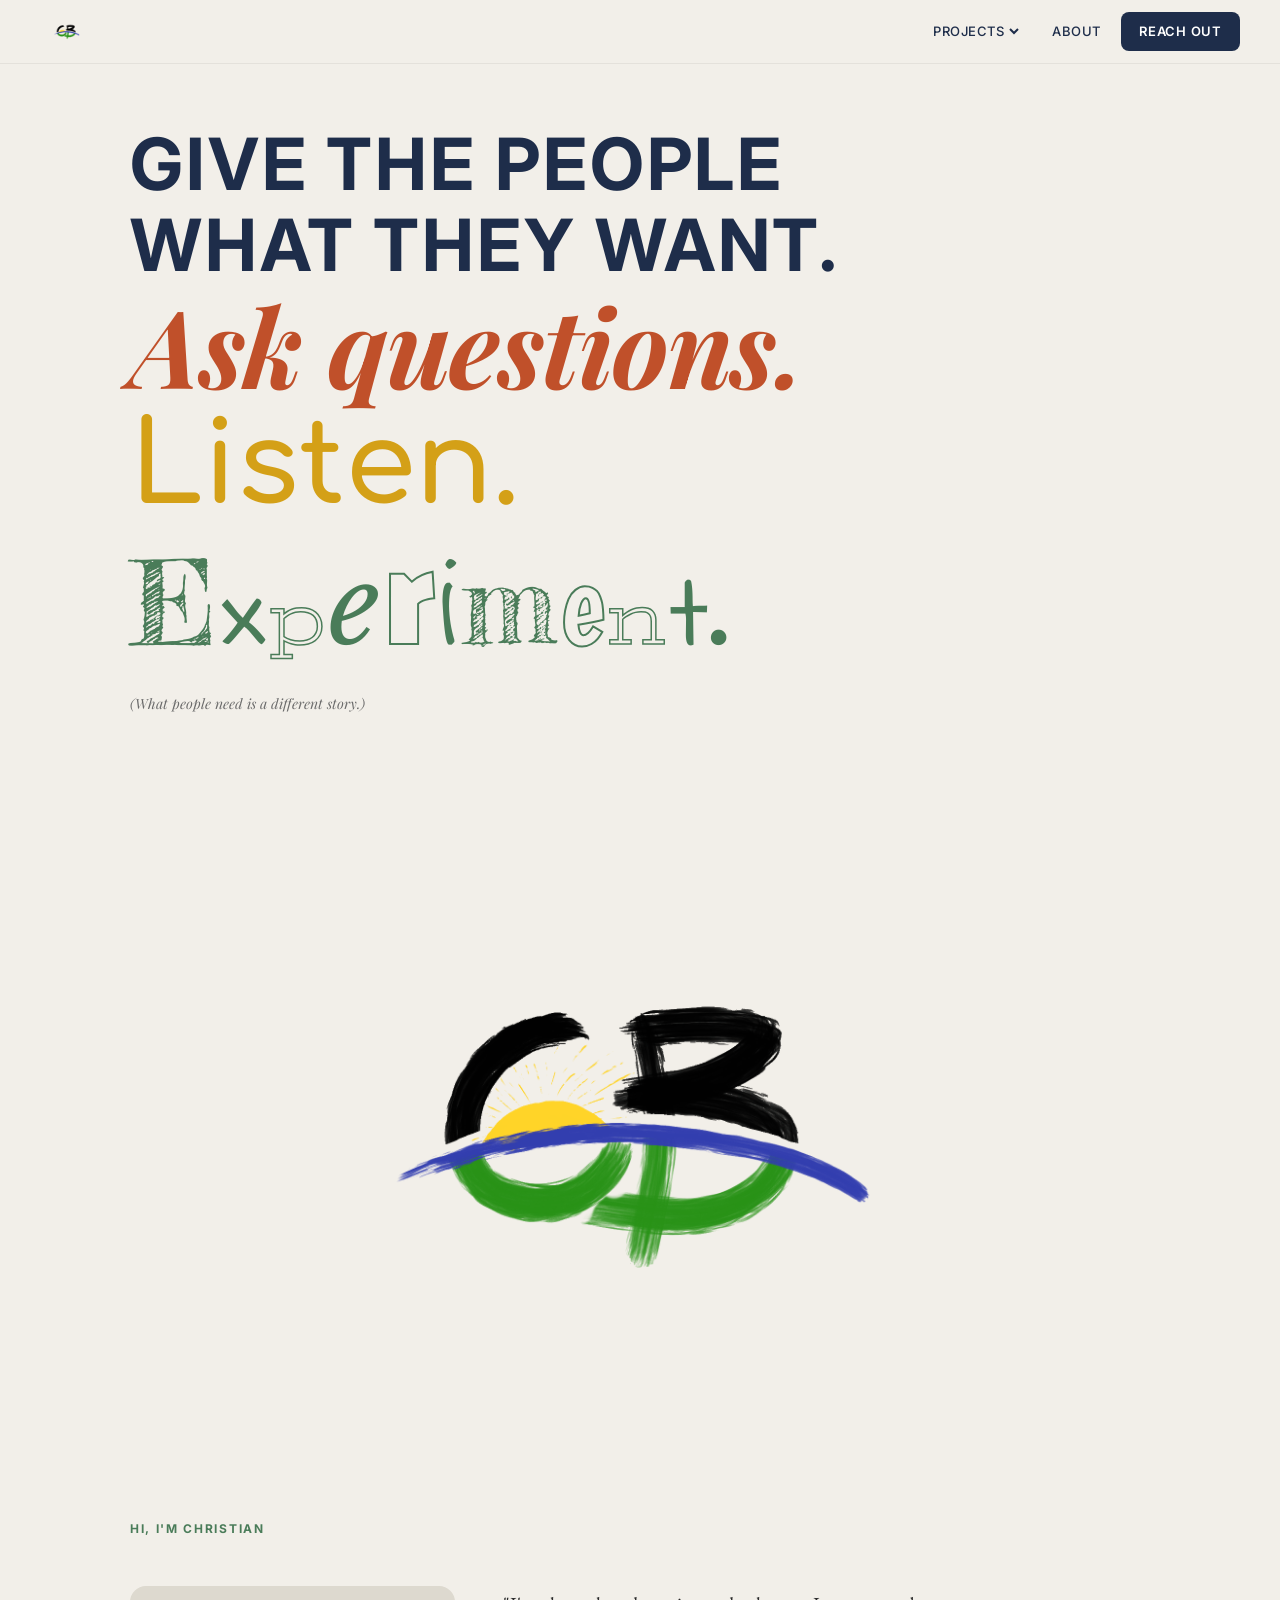
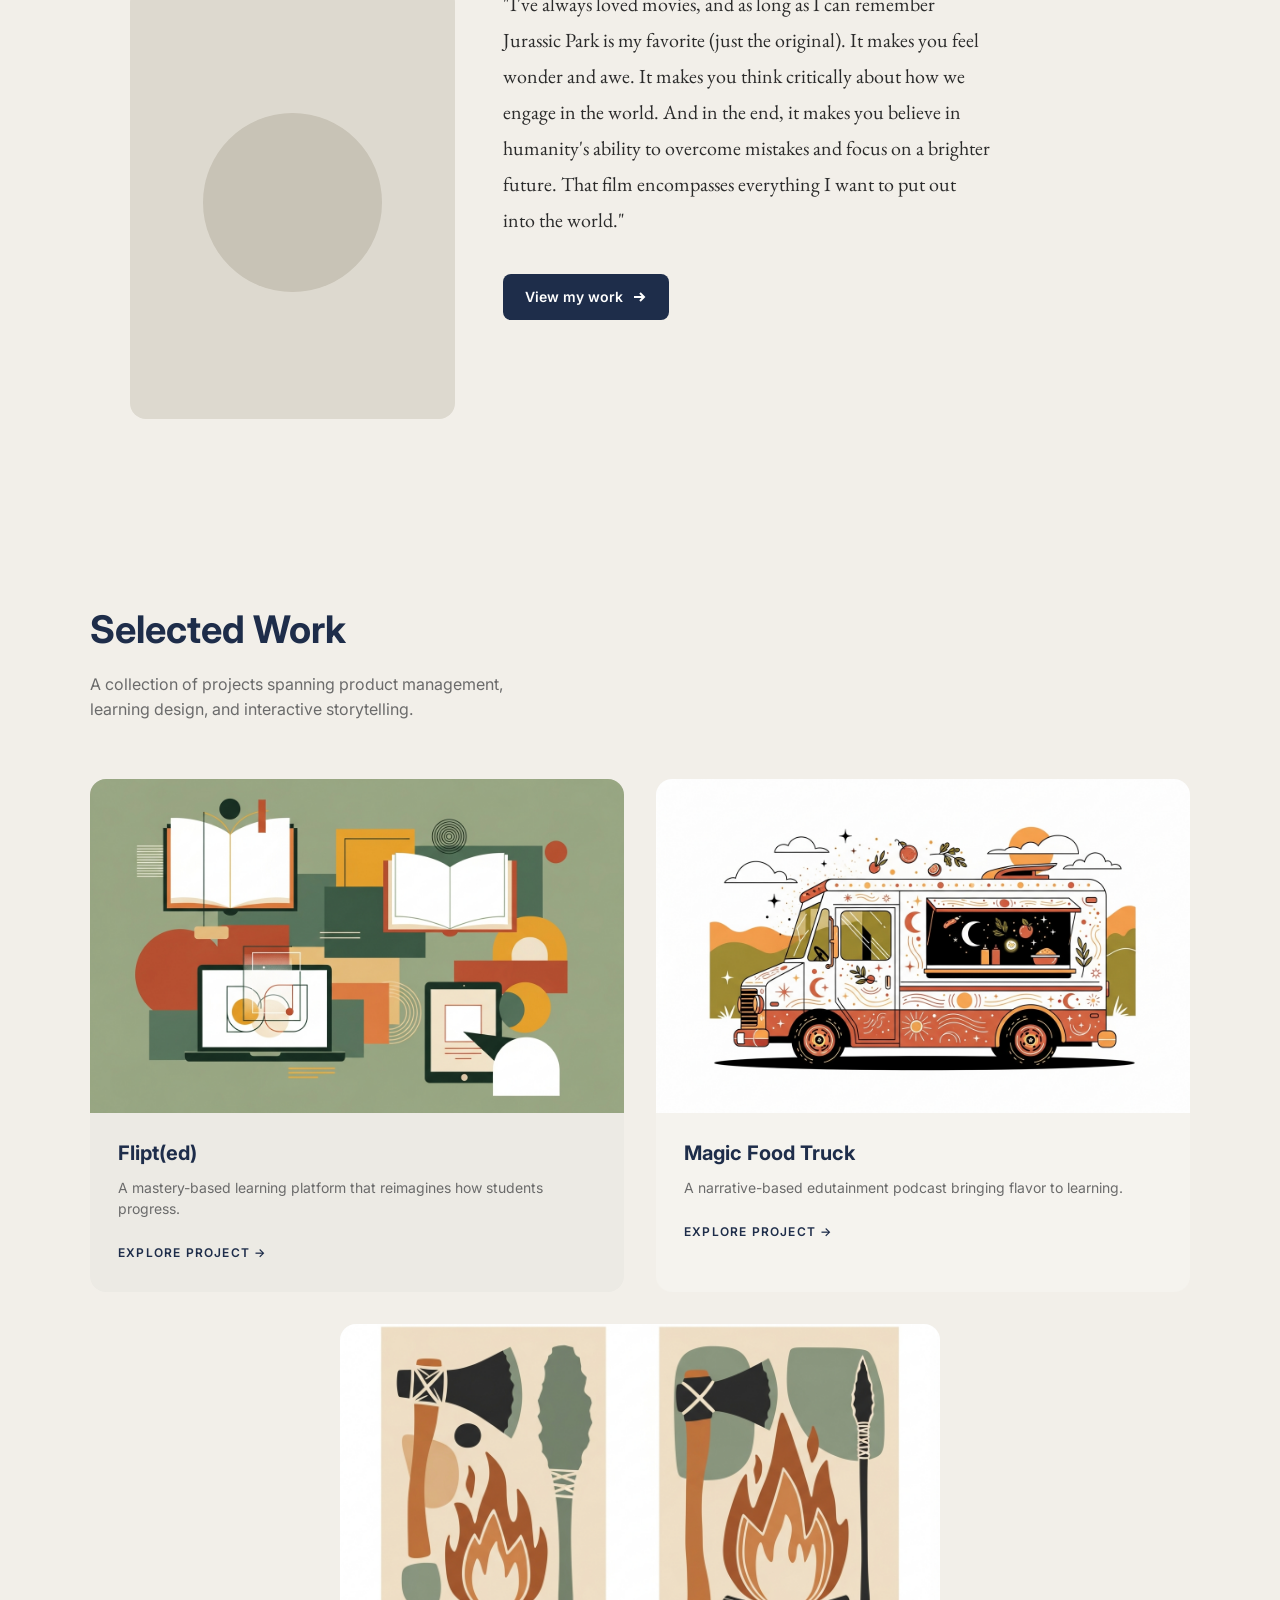
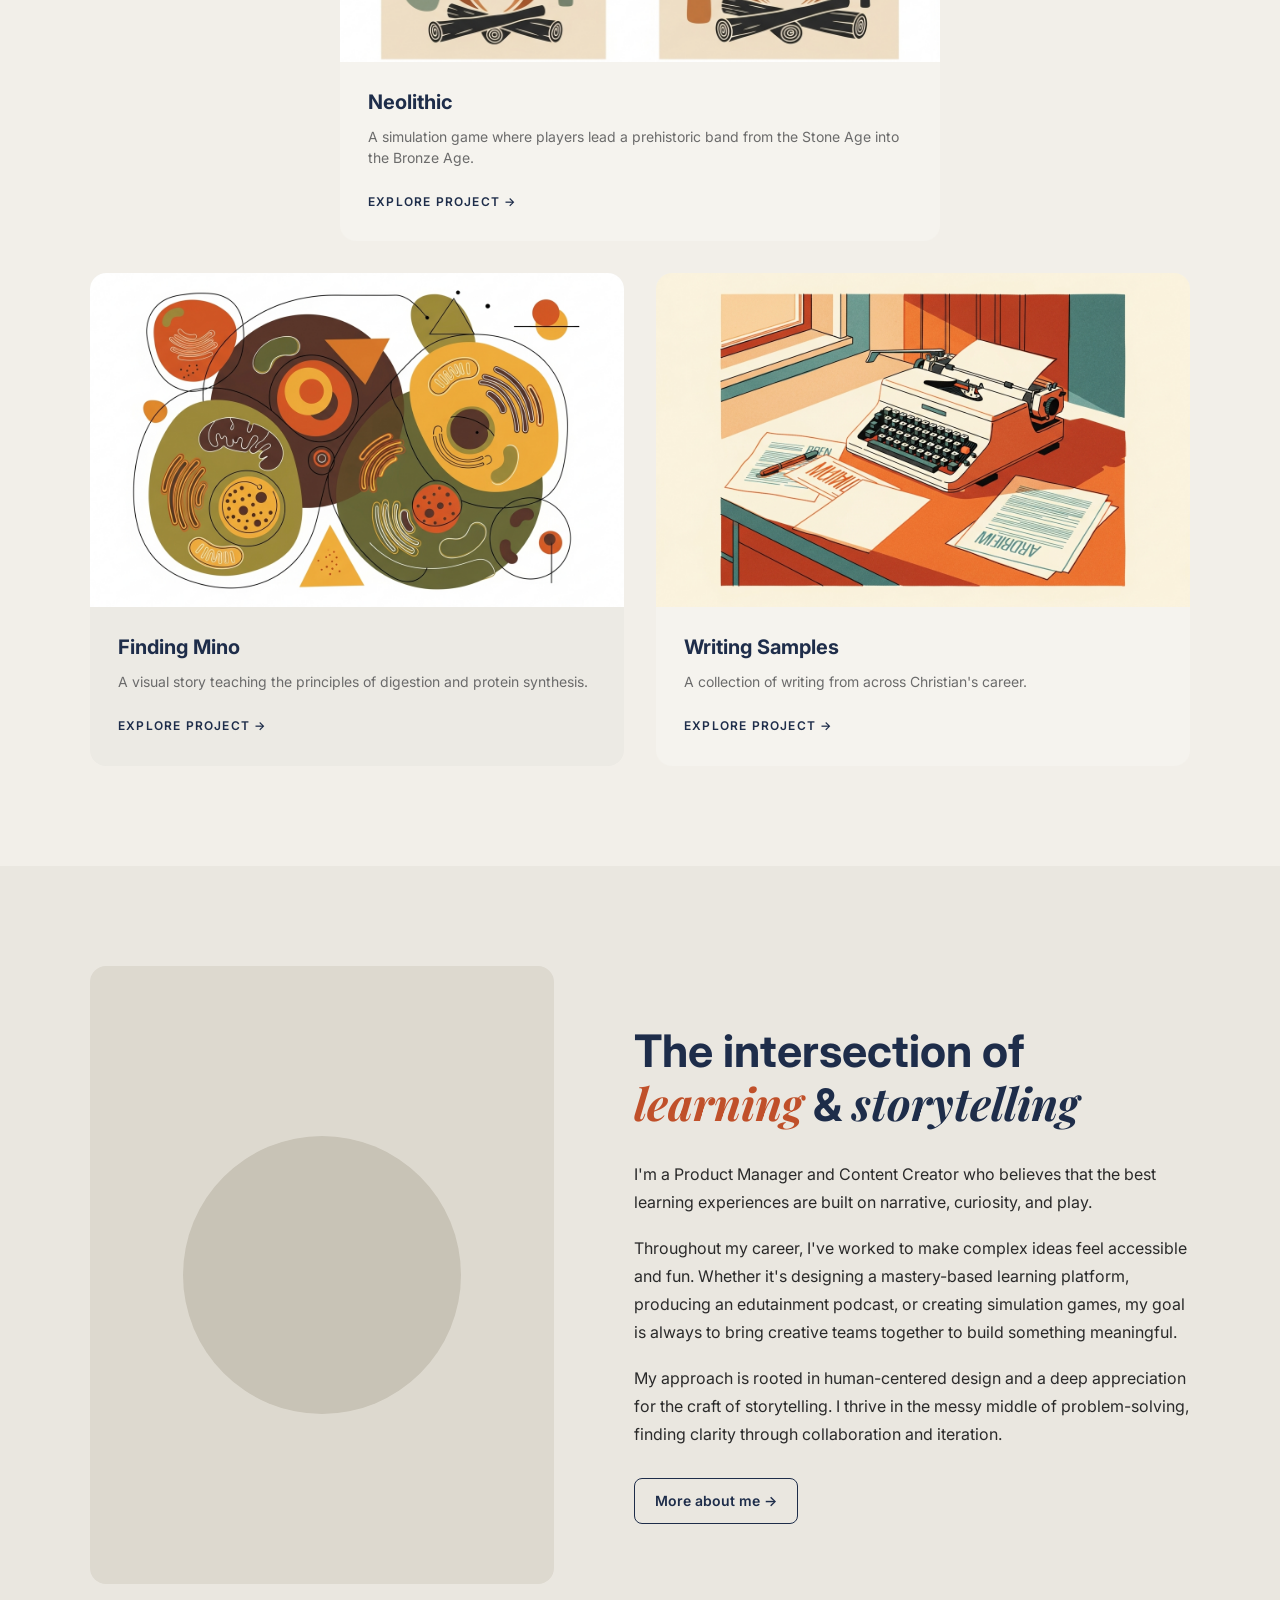
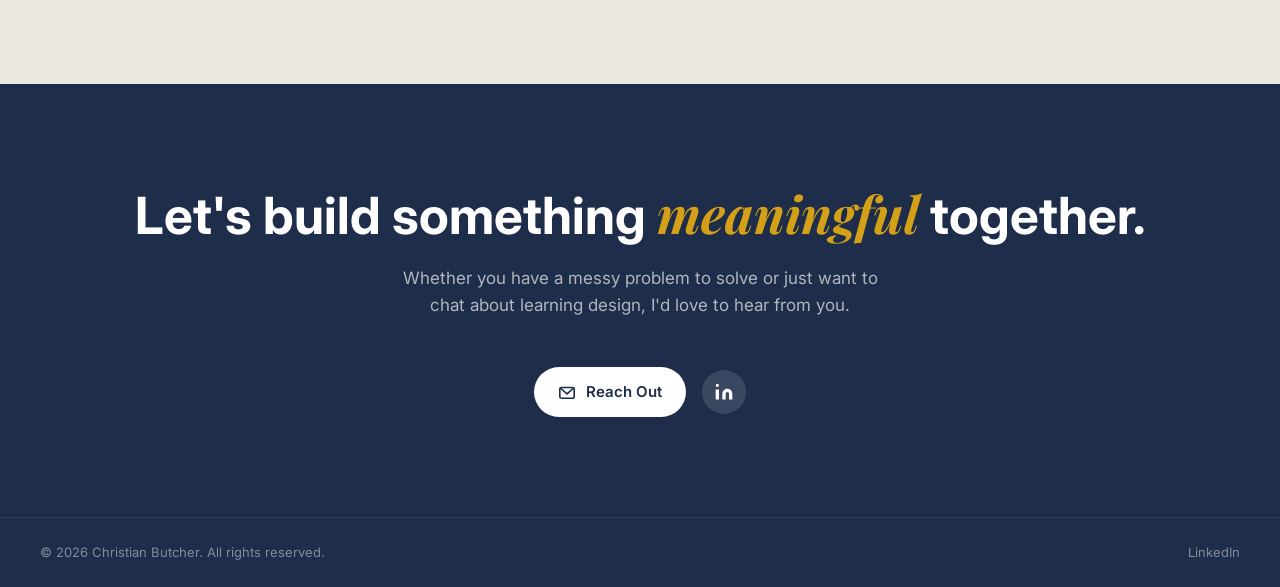
==== commit d8b187a9: "Update index.html updated text sizing" ====
--- a/index.html
+++ b/index.html
@@ -577,21 +577,21 @@
   ============================================================ -->
   <section class="hero">
     <div style="max-width: 700px;">
-      <div style="font-size: clamp(42px, 6vw, 72px); line-height: 1.12; font-weight: 700; color: var(--color-navy); letter-spacing: 0.04em; text-transform: uppercase;">Give the people<br>what they want.</div>
+      <div style="font-size: clamp(42px, 6vw, 72px); line-height: 1.12; font-weight: 700; color: var(--color-navy); letter-spacing: 0.04em; text-transform: uppercase; white-space: nowrap;">Give the people<br>what they want.</div>
       <div style="font-size: clamp(58px, 8.5vw, 108px); line-height: 1.1; color: var(--color-rust); font-family: 'Playfair Display', serif; font-style: italic; font-weight: 700; letter-spacing: -1.5px;">Ask questions.</div>
       <div style="font-size: clamp(62px, 9vw, 114px); line-height: 1.1; color: var(--color-gold); font-weight: 600; font-family: 'Comfortaa', cursive;">Listen.</div>
-      <div style="display: flex; align-items: baseline; gap: 2px;">
-        <span style="font-family:'Fredericka the Great',serif; font-size:66px; color:var(--color-green); line-height:1.1;">E</span>
-        <span style="font-family:'Architects Daughter',cursive; font-size:56px; color:var(--color-green); line-height:1.1;">x</span>
-        <span style="font-family:'Stint Ultra Expanded',serif; font-size:44px; color:transparent; -webkit-text-stroke:1.5px var(--color-green); line-height:1.1;">p</span>
-        <span style="font-family:'Libre Baskerville',serif; font-style:italic; font-size:64px; color:var(--color-green); line-height:1.1;">e</span>
-        <span style="font-family:'Black Han Sans',sans-serif; font-size:68px; color:transparent; -webkit-text-stroke:2px var(--color-green); line-height:1.1;">r</span>
-        <span style="font-family:'Loved by the King',cursive; font-size:78px; color:var(--color-green); line-height:1.1;">i</span>
-        <span style="font-family:'Fredericka the Great',serif; font-size:66px; color:var(--color-green); line-height:1.1;">m</span>
-        <span style="font-family:'Boogaloo',cursive; font-size:70px; color:transparent; -webkit-text-stroke:2px var(--color-green); line-height:1.1;">e</span>
-        <span style="font-family:'Stint Ultra Expanded',serif; font-size:44px; color:transparent; -webkit-text-stroke:1.5px var(--color-green); line-height:1.1;">n</span>
-        <span style="font-family:'Architects Daughter',cursive; font-size:56px; color:var(--color-green); line-height:1.1;">t</span>
-        <span style="font-family:'Libre Baskerville',serif; font-style:italic; font-size:64px; color:var(--color-green); line-height:1.1;">.</span>
+      <div style="display: flex; align-items: baseline; gap: 0.03em; font-size: clamp(62px, 9vw, 114px);">
+        <span style="font-family:'Fredericka the Great',serif; font-size:1em; color:var(--color-green); line-height:1.1;">E</span>
+        <span style="font-family:'Architects Daughter',cursive; font-size:0.85em; color:var(--color-green); line-height:1.1;">x</span>
+        <span style="font-family:'Stint Ultra Expanded',serif; font-size:0.67em; color:transparent; -webkit-text-stroke:1.5px var(--color-green); line-height:1.1;">p</span>
+        <span style="font-family:'Libre Baskerville',serif; font-style:italic; font-size:0.97em; color:var(--color-green); line-height:1.1;">e</span>
+        <span style="font-family:'Black Han Sans',sans-serif; font-size:1.03em; color:transparent; -webkit-text-stroke:2px var(--color-green); line-height:1.1;">r</span>
+        <span style="font-family:'Loved by the King',cursive; font-size:1.18em; color:var(--color-green); line-height:1.1;">i</span>
+        <span style="font-family:'Fredericka the Great',serif; font-size:1em; color:var(--color-green); line-height:1.1;">m</span>
+        <span style="font-family:'Boogaloo',cursive; font-size:1.06em; color:transparent; -webkit-text-stroke:2px var(--color-green); line-height:1.1;">e</span>
+        <span style="font-family:'Stint Ultra Expanded',serif; font-size:0.67em; color:transparent; -webkit-text-stroke:1.5px var(--color-green); line-height:1.1;">n</span>
+        <span style="font-family:'Architects Daughter',cursive; font-size:0.85em; color:var(--color-green); line-height:1.1;">t</span>
+        <span style="font-family:'Libre Baskerville',serif; font-style:italic; font-size:0.97em; color:var(--color-green); line-height:1.1;">.</span>
       </div>
       <div style="font-size: 14px; font-style: italic; color: var(--color-muted); font-family: 'Playfair Display', serif; margin-top: 16px; margin-bottom: 48px;">(What people need is a different story.)</div>
     </div>
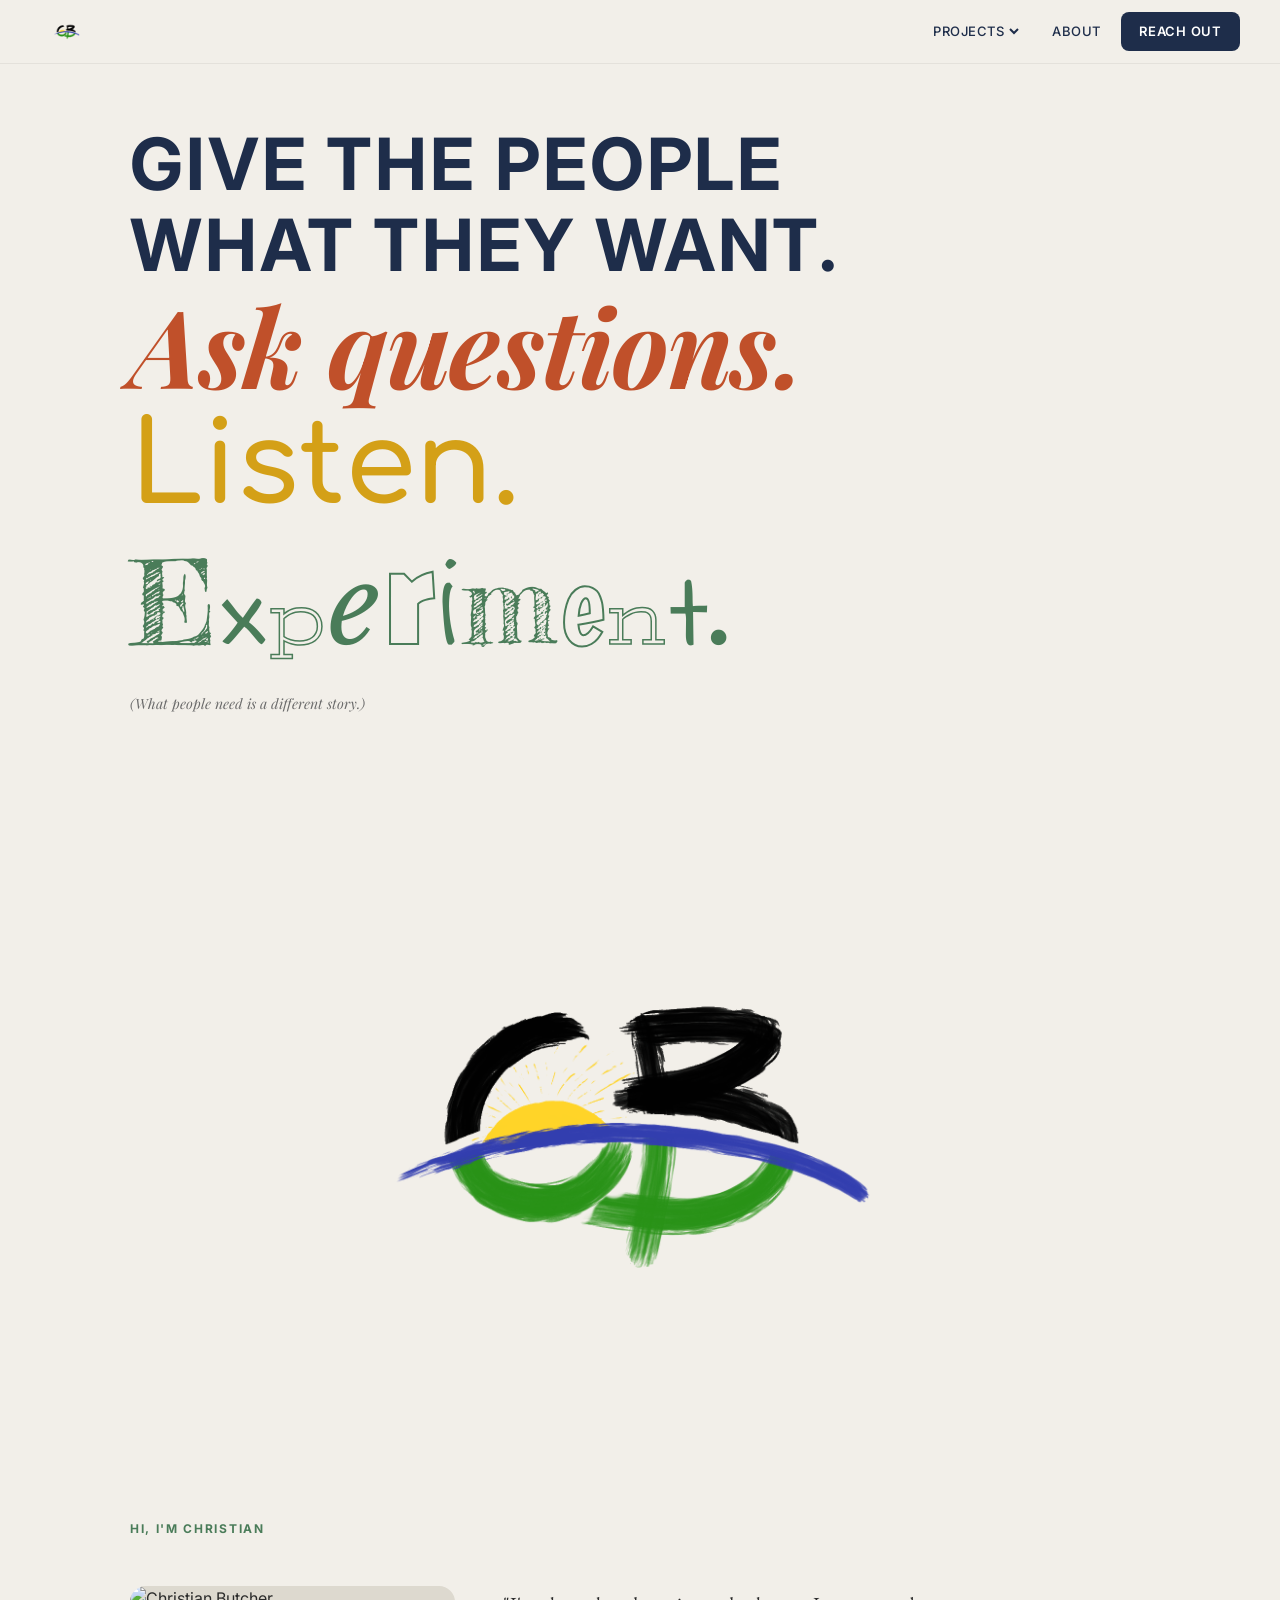
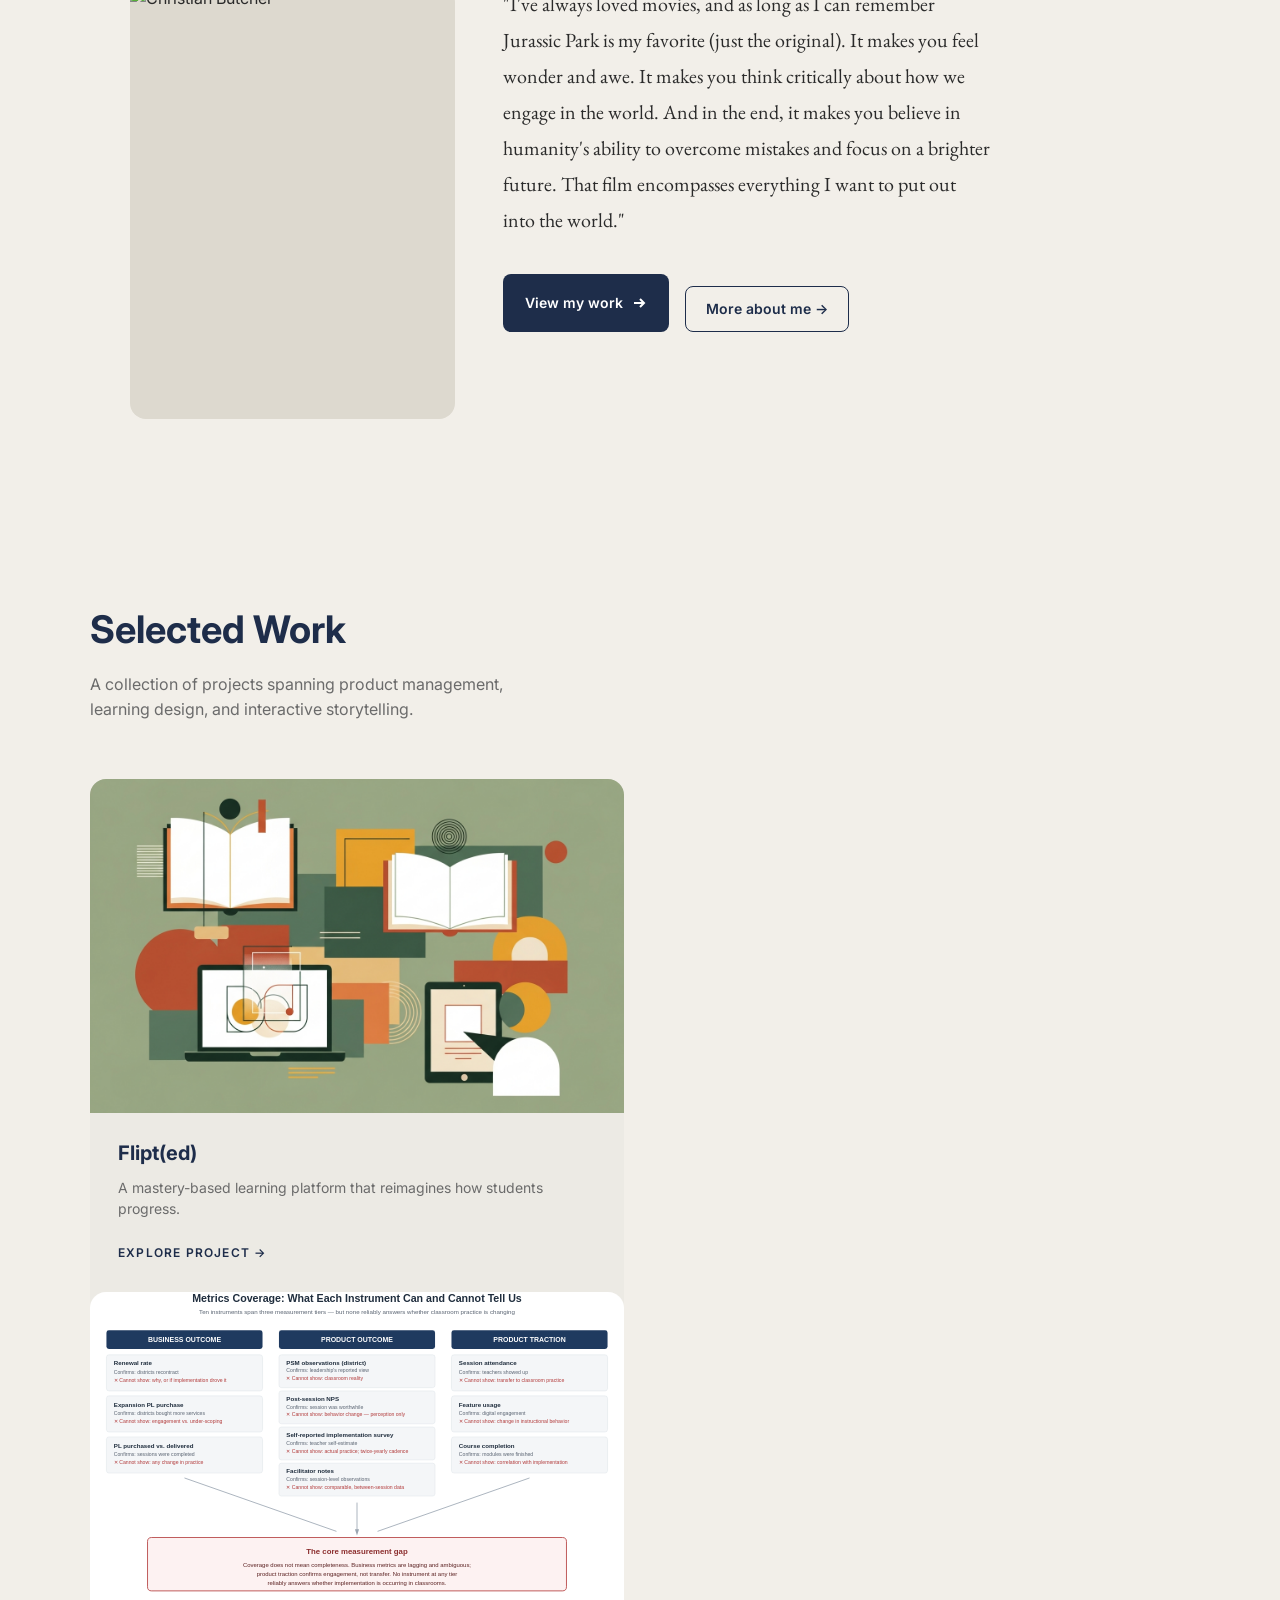
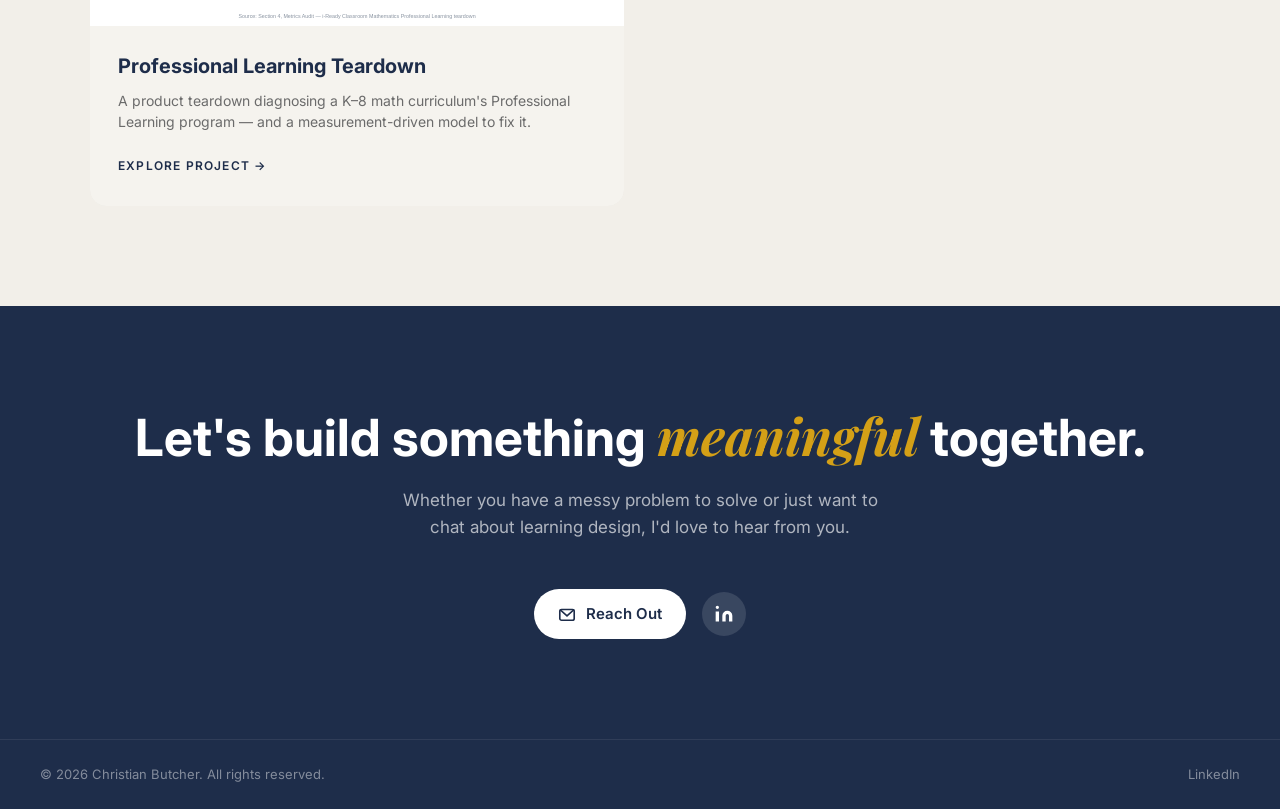
==== commit c7271f87: "Update index.html removed old "about me", added photo, removed empty projects" ====
--- a/index.html
+++ b/index.html
@@ -559,10 +559,7 @@
         <div class="nav-dropdown-menu">
           <!-- UPDATE: Replace # with the actual URL for each project page when ready -->
           <a href="flipted.html">Flipt(ed)</a>
-          <a href="#">Magic Food Truck</a>
-          <a href="#">Neolithic</a>
-          <a href="#">Finding Mino</a>
-          <a href="#">Writing Samples</a>
+          <a href="math-pl-teardown.html">Professional Learning Teardown</a>
         </div>
       </div>
 
@@ -607,18 +604,22 @@
 
     <!-- About me -->
     <div style="display: grid; grid-template-columns: 1fr 1.5fr; gap: 48px; align-items: start; max-width: 860px;">
-      <div style="background: #DDD9CF; border-radius: 16px; aspect-ratio: 3/4; overflow: hidden; display: flex; align-items: center; justify-content: center;">
-        <!-- UPDATE: Replace the div below with <img src="assets/your-photo.jpg" alt="Christian Butcher" style="width:100%;height:100%;object-fit:cover;" /> when you have a photo -->
-        <div style="width: 55%; aspect-ratio: 1; background: #C8C3B6; border-radius: 50%;"></div>
+      <div style="background: #DDD9CF; border-radius: 16px; aspect-ratio: 3/4; overflow: hidden;">
+        <img src="images/MXC Photo.jpg" alt="Christian Butcher" style="width:100%;height:100%;object-fit:cover;" />
       </div>
       <div>
         <p style="font-family: 'EB Garamond', Georgia, serif; font-style: normal; font-size: 20px; line-height: 1.8; color: var(--color-text); margin-bottom: 36px;">"I've always loved movies, and as long as I can remember Jurassic Park is my favorite (just the original). It makes you feel wonder and awe. It makes you think critically about how we engage in the world. And in the end, it makes you believe in humanity's ability to overcome mistakes and focus on a brighter future. That film encompasses everything I want to put out into the world."</p>
-        <a href="#work" class="btn-primary">
-          View my work
-          <svg viewBox="0 0 16 16" fill="none" stroke="currentColor" stroke-width="2" style="width:16px;height:16px;">
-            <path d="M3 8h10M9 4l4 4-4 4"/>
-          </svg>
-        </a>
+        <div style="display: flex; gap: 16px; flex-wrap: wrap;">
+          <a href="#work" class="btn-primary">
+            View my work
+            <svg viewBox="0 0 16 16" fill="none" stroke="currentColor" stroke-width="2" style="width:16px;height:16px;">
+              <path d="M3 8h10M9 4l4 4-4 4"/>
+            </svg>
+          </a>
+          <a href="https://www.linkedin.com/in/christianbutcher/" target="_blank" rel="noopener" class="btn-secondary">
+            More about me →
+          </a>
+        </div>
       </div>
     </div>
   </section>
@@ -645,87 +646,19 @@
             <!-- UPDATE: Replace # with the actual project page URL -->
             <a href="flipted.html" class="project-link">Explore Project &rarr;</a>
           </div>
-        </div>
-
-        <!-- Card 2: Magic Food Truck -->
+        <!-- Card 2: Professional Learning Teardown -->
         <div class="project-card light">
           <div class="project-card-image">
-            <img src="images/food-truck.png" alt="Magic Food Truck project illustration" />
+            <img src="images/metrics_coverage.svg" alt="Professional Learning Teardown" />
           </div>
           <div class="project-card-body">
-            <h3 class="project-card-title">Magic Food Truck</h3>
-            <p class="project-card-desc">A narrative-based edutainment podcast bringing flavor to learning.</p>
-            <a href="#" class="project-link">Explore Project &rarr;</a>
+            <h3 class="project-card-title">Professional Learning Teardown</h3>
+            <p class="project-card-desc">A product teardown diagnosing a K–8 math curriculum's Professional Learning program — and a measurement-driven model to fix it.</p>
+            <a href="math-pl-teardown.html" class="project-link">Explore Project &rarr;</a>
           </div>
         </div>
 
-        <!-- Card 3: Neolithic (wide, centered) -->
-        <div class="project-card wide light">
-          <div class="project-card-image">
-            <img src="images/neolithic.png" alt="Neolithic illustration" />
-          </div>
-          <div class="project-card-body">
-            <h3 class="project-card-title">Neolithic</h3>
-            <p class="project-card-desc">A simulation game where players lead a prehistoric band from the Stone Age into the Bronze Age.</p>
-            <a href="#" class="project-link">Explore Project &rarr;</a>
-          </div>
-        </div>
-
-        <!-- Card 4: Finding Mino -->
-        <div class="project-card">
-          <div class="project-card-image">
-            <img src="images/mino.png" alt="Finding Mino project illustration" />
-          </div>
-          <div class="project-card-body">
-            <h3 class="project-card-title">Finding Mino</h3>
-            <p class="project-card-desc">A visual story teaching the principles of digestion and protein synthesis.</p>
-            <a href="#" class="project-link">Explore Project &rarr;</a>
-          </div>
-        </div>
-
-        <!-- Card 5: Writing Samples -->
-        <div class="project-card light">
-          <div class="project-card-image">
-            <img src="images/writing.png" alt="Writing Samples illustration" />
-          </div>
-          <div class="project-card-body">
-            <h3 class="project-card-title">Writing Samples</h3>
-            <p class="project-card-desc">A collection of writing from across Christian's career.</p>
-            <a href="#" class="project-link">Explore Project &rarr;</a>
-          </div>
-        </div>
-
       </div>
-    </div>
-  </section>
-
-
-  <!-- ============================================================
-       ABOUT
-  ============================================================ -->
-  <section class="about-section" id="about">
-    <div class="about-inner">
-
-      <div class="about-photo-wrap">
-        <!-- UPDATE: Replace the placeholder div below with:
-             <img src="assets/christian-photo.jpg" alt="Christian Butcher" />
-             once you have a photo ready. -->
-        <div class="about-photo-placeholder"></div>
-      </div>
-
-      <div class="about-body">
-        <h2 class="about-headline">
-          The intersection of <span class="accent-rust">learning</span> &amp; <span class="accent-navy">storytelling</span>
-        </h2>
-        <p>I'm a Product Manager and Content Creator who believes that the best learning experiences are built on narrative, curiosity, and play.</p>
-        <p>Throughout my career, I've worked to make complex ideas feel accessible and fun. Whether it's designing a mastery-based learning platform, producing an edutainment podcast, or creating simulation games, my goal is always to bring creative teams together to build something meaningful.</p>
-        <p>My approach is rooted in human-centered design and a deep appreciation for the craft of storytelling. I thrive in the messy middle of problem-solving, finding clarity through collaboration and iteration.</p>
-        <!-- UPDATE: Link this to a full About page or your LinkedIn if you prefer -->
-        <a href="https://www.linkedin.com/in/christianbutcher/" target="_blank" rel="noopener" class="btn-secondary">
-          More about me &rarr;
-        </a>
-      </div>
-
     </div>
   </section>
 
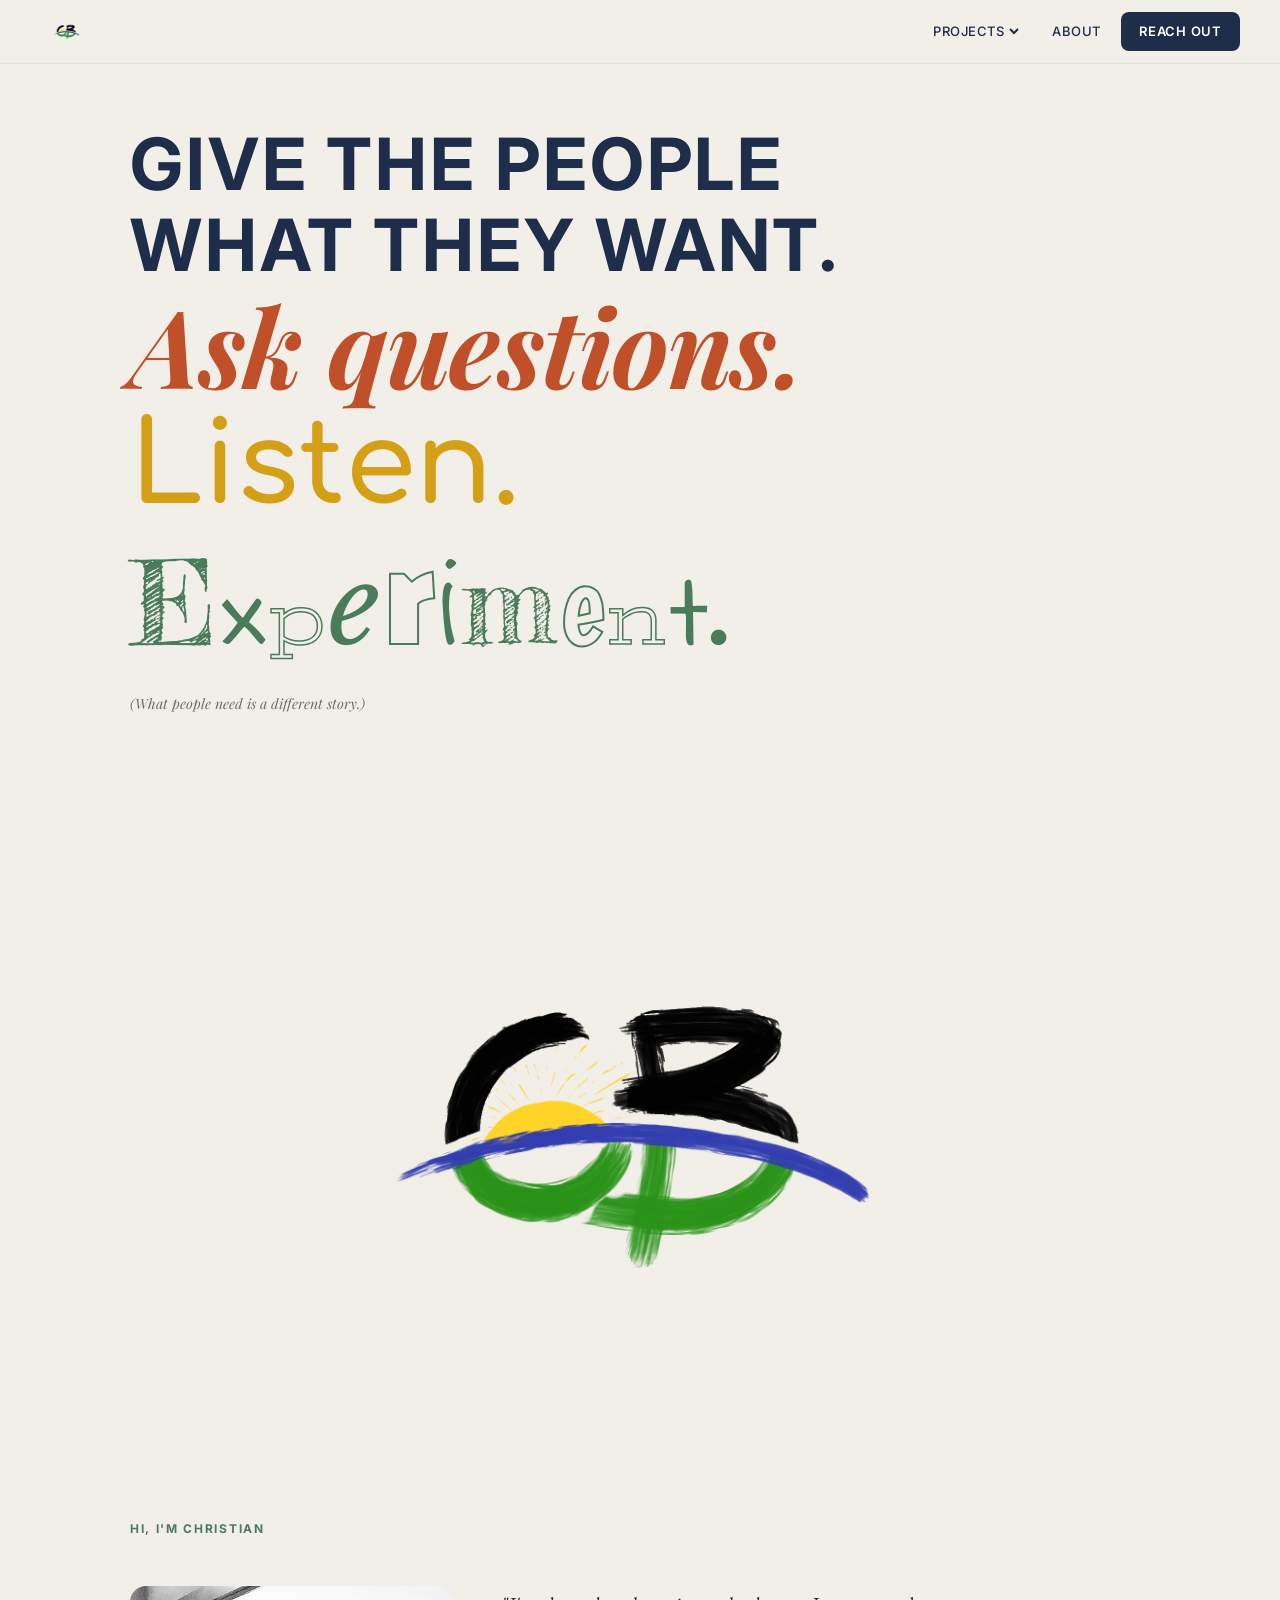
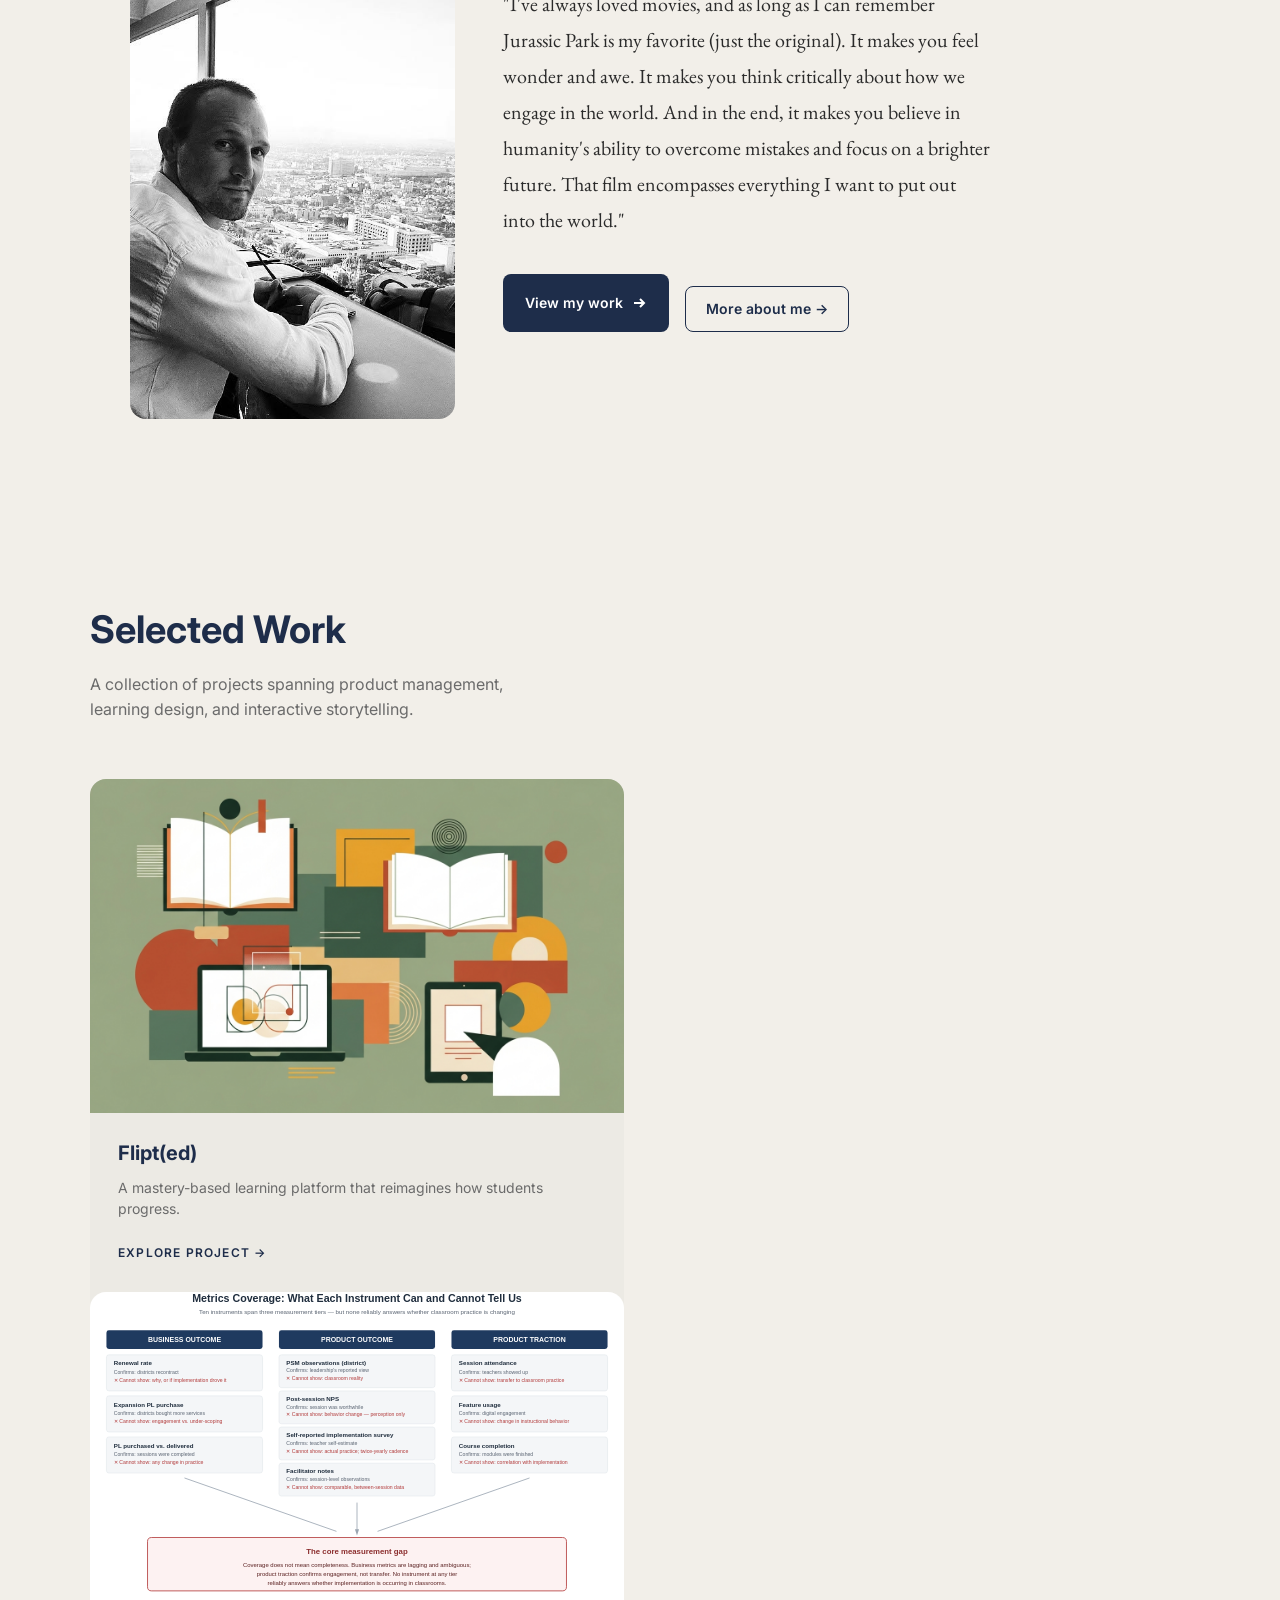
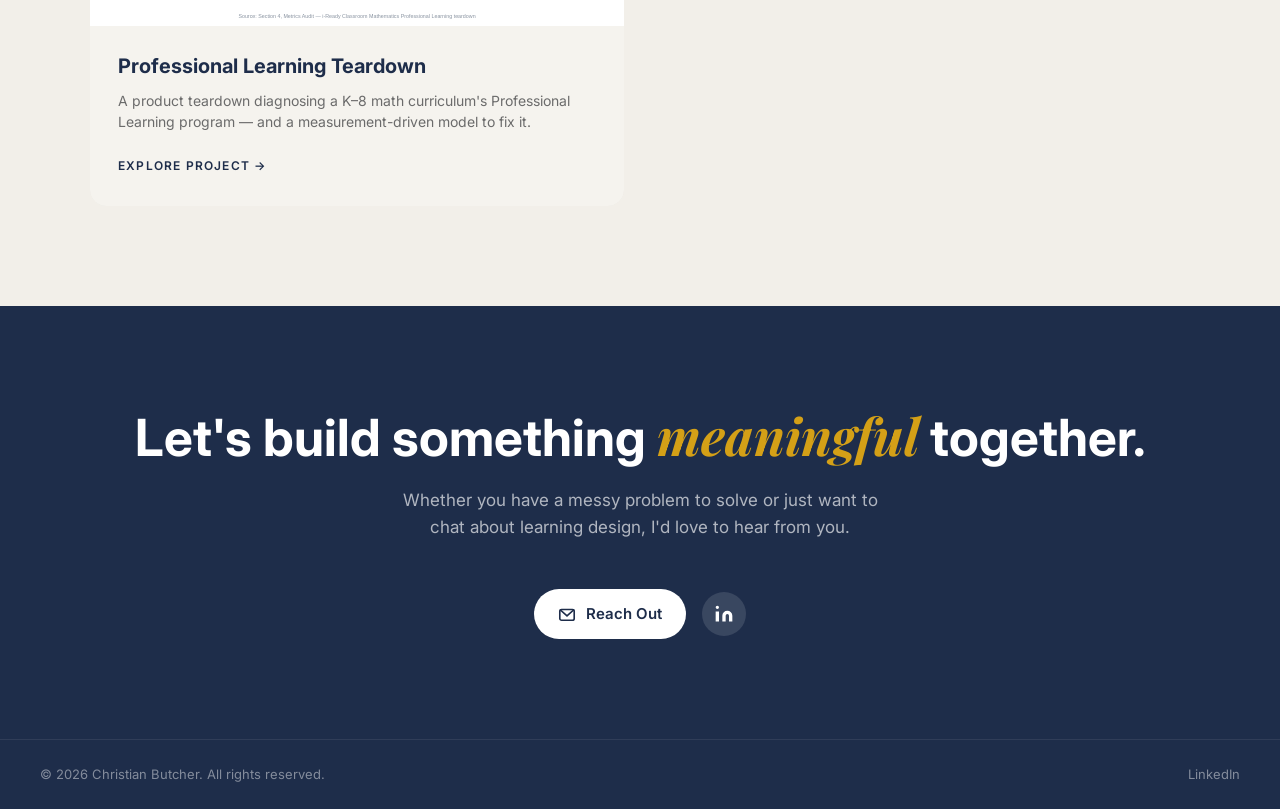
==== commit 41979b58: "Update index.html" ====
--- a/index.html
+++ b/index.html
@@ -605,7 +605,7 @@
     <!-- About me -->
     <div style="display: grid; grid-template-columns: 1fr 1.5fr; gap: 48px; align-items: start; max-width: 860px;">
       <div style="background: #DDD9CF; border-radius: 16px; aspect-ratio: 3/4; overflow: hidden;">
-        <img src="images/MXC Photo.jpg" alt="Christian Butcher" style="width:100%;height:100%;object-fit:cover;" />
+        <img src="images/MXC photo.jpg" alt="Christian Butcher" style="width:100%;height:100%;object-fit:cover;" />
       </div>
       <div>
         <p style="font-family: 'EB Garamond', Georgia, serif; font-style: normal; font-size: 20px; line-height: 1.8; color: var(--color-text); margin-bottom: 36px;">"I've always loved movies, and as long as I can remember Jurassic Park is my favorite (just the original). It makes you feel wonder and awe. It makes you think critically about how we engage in the world. And in the end, it makes you believe in humanity's ability to overcome mistakes and focus on a brighter future. That film encompasses everything I want to put out into the world."</p>
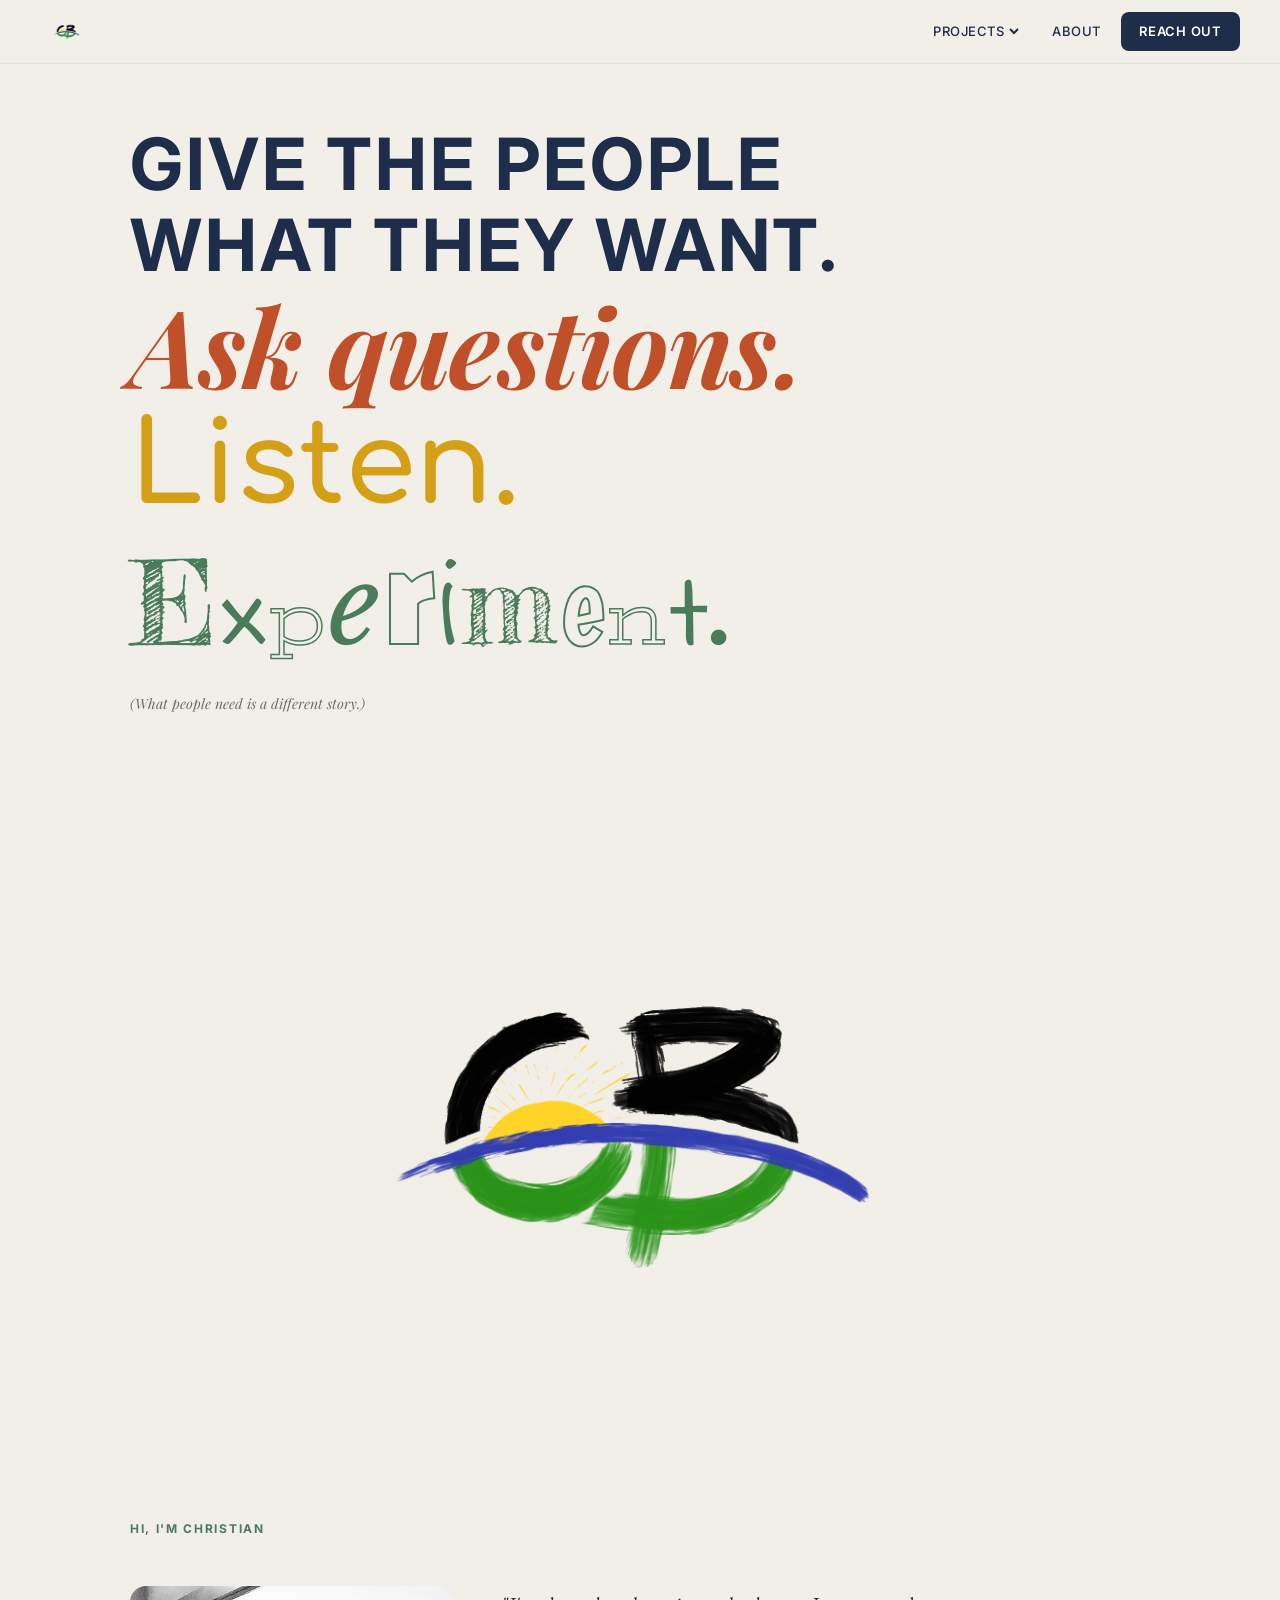
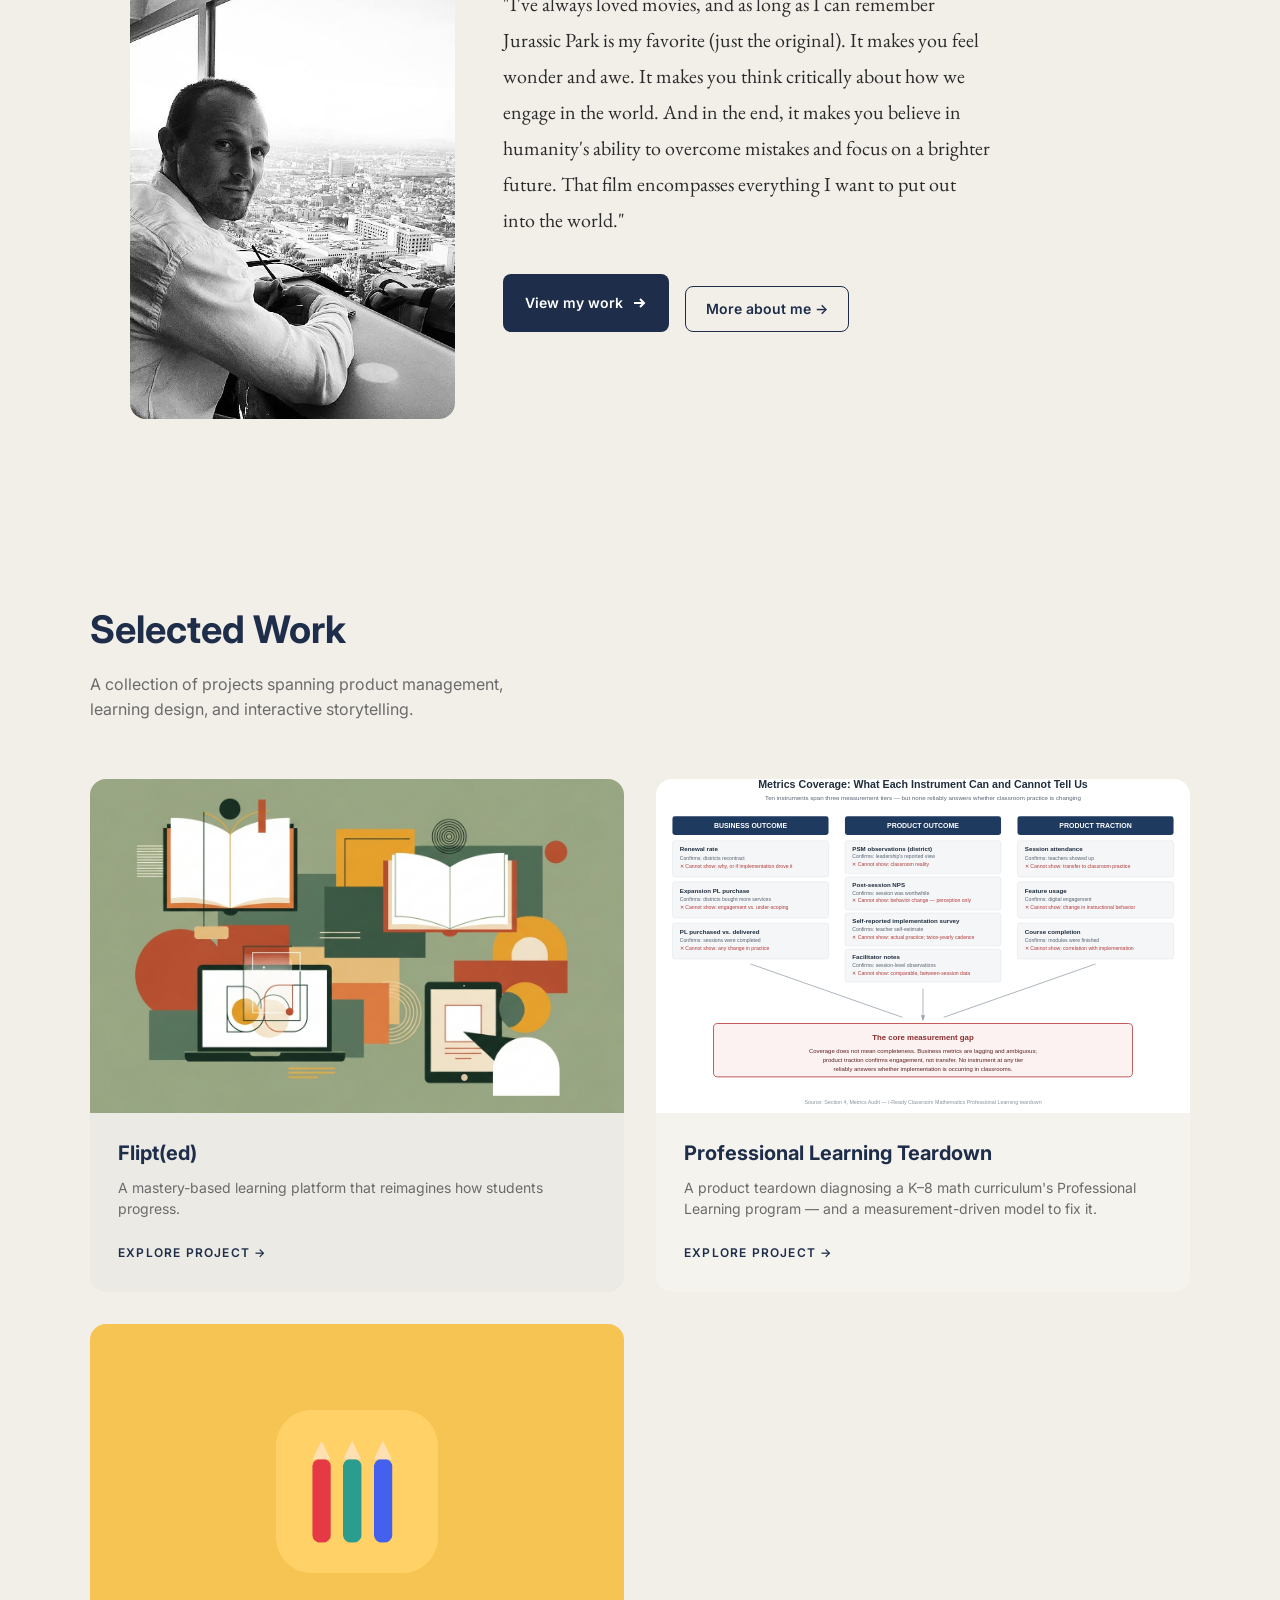
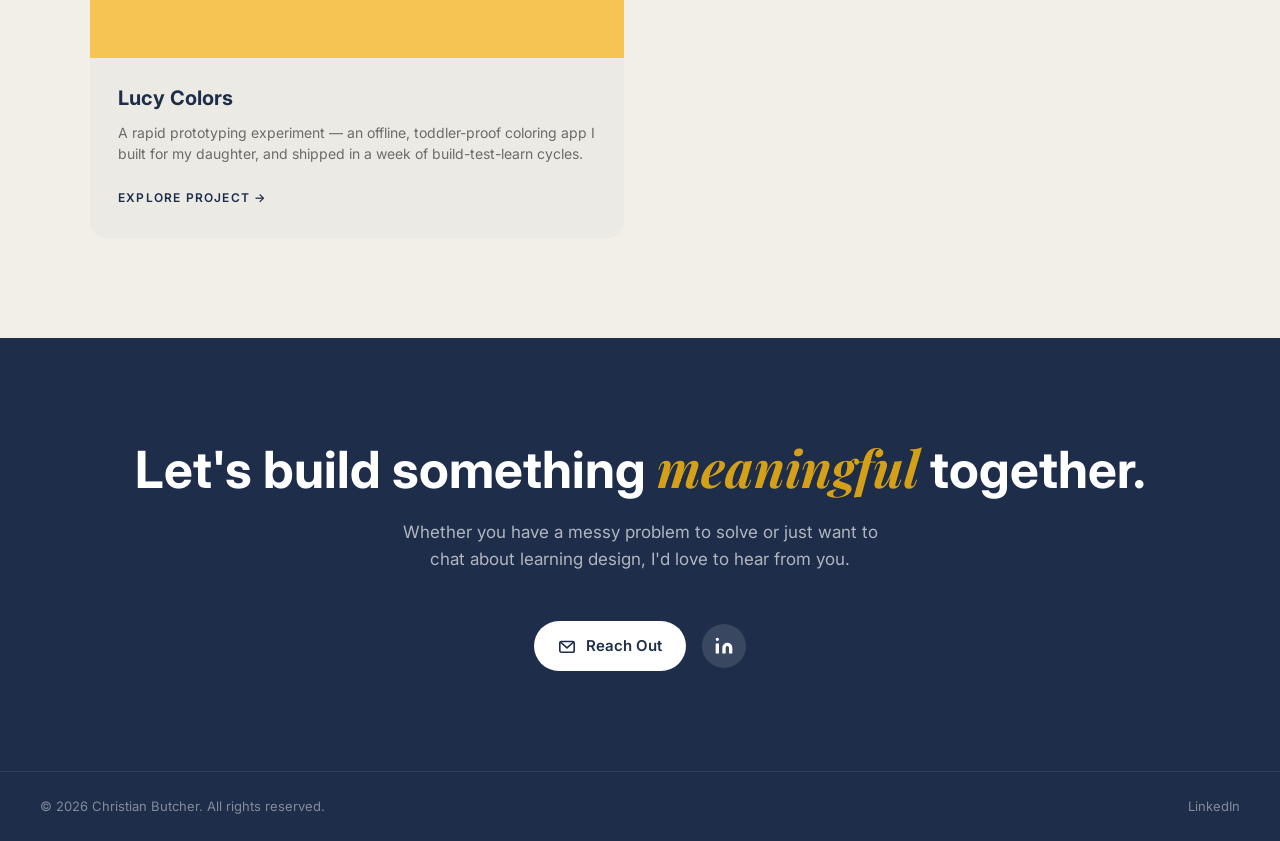
==== commit fc287782: "Update index.html added "Lucy Colors" project" ====
--- a/index.html
+++ b/index.html
@@ -560,6 +560,7 @@
           <!-- UPDATE: Replace # with the actual URL for each project page when ready -->
           <a href="flipted.html">Flipt(ed)</a>
           <a href="math-pl-teardown.html">Professional Learning Teardown</a>
+          <a href="lucy-colors.html">Lucy Colors</a>
         </div>
       </div>
 
@@ -646,6 +647,8 @@
             <!-- UPDATE: Replace # with the actual project page URL -->
             <a href="flipted.html" class="project-link">Explore Project &rarr;</a>
           </div>
+        </div>
+
         <!-- Card 2: Professional Learning Teardown -->
         <div class="project-card light">
           <div class="project-card-image">
@@ -658,6 +661,18 @@
           </div>
         </div>
 
+        <!-- Card 3: Lucy Colors -->
+        <div class="project-card">
+          <div class="project-card-image" style="background:#F6C453;">
+            <img src="images/lucy-colors-icon.png" alt="Lucy Colors app icon" style="object-fit:contain; padding:16%;" />
+          </div>
+          <div class="project-card-body">
+            <h3 class="project-card-title">Lucy Colors</h3>
+            <p class="project-card-desc">A rapid prototyping experiment — an offline, toddler-proof coloring app I built for my daughter, and shipped in a week of build-test-learn cycles.</p>
+            <a href="lucy-colors.html" class="project-link">Explore Project &rarr;</a>
+          </div>
+        </div>
+
       </div>
     </div>
   </section>
@@ -672,7 +687,7 @@
 
     <div class="cta-actions">
       <!-- UPDATE: Replace the href with your actual email address -->
-      <a href="mailto:your@email.com" class="btn-cta">
+      <a href="mailto:ChristianButcher@gmail.com" class="btn-cta">
         <svg viewBox="0 0 20 20" fill="none" stroke="currentColor" stroke-width="1.8" width="18" height="18">
           <rect x="2" y="5" width="16" height="12" rx="2"/>
           <polyline points="2,5 10,12 18,5"/>
